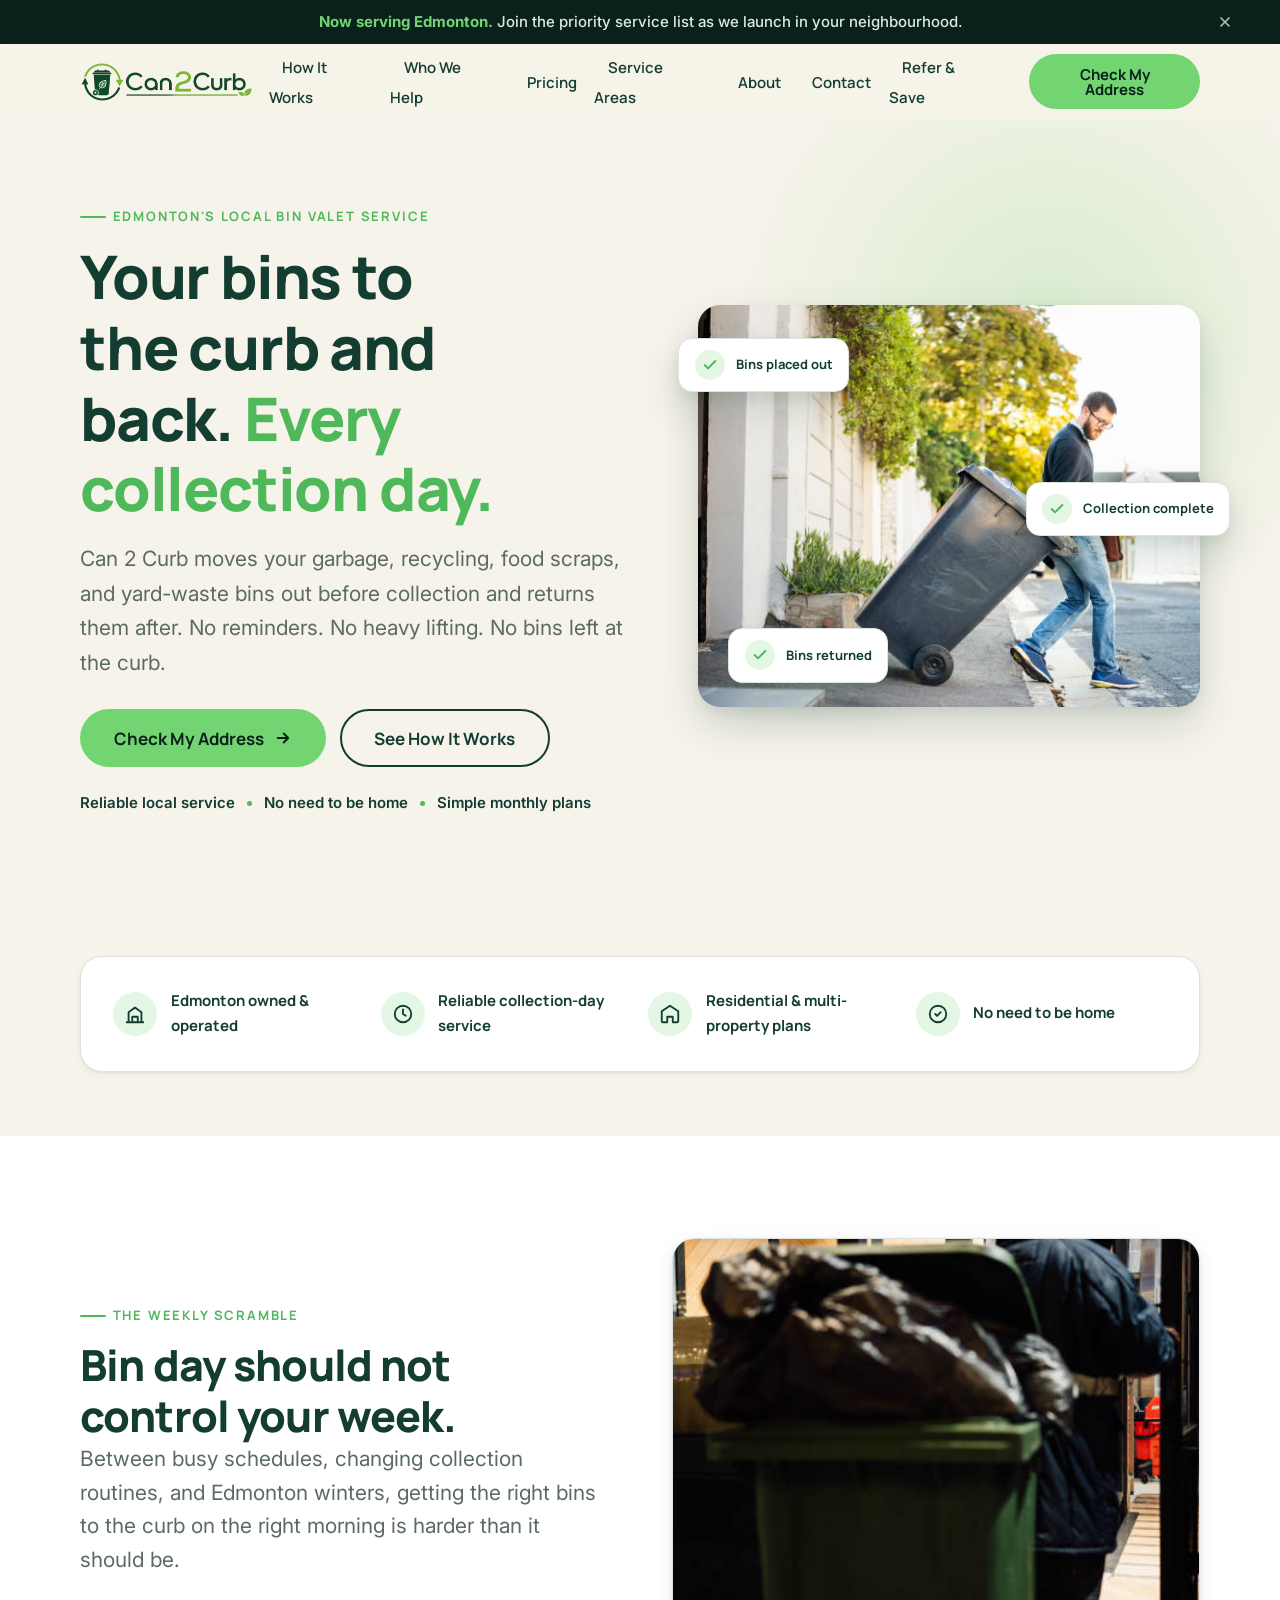
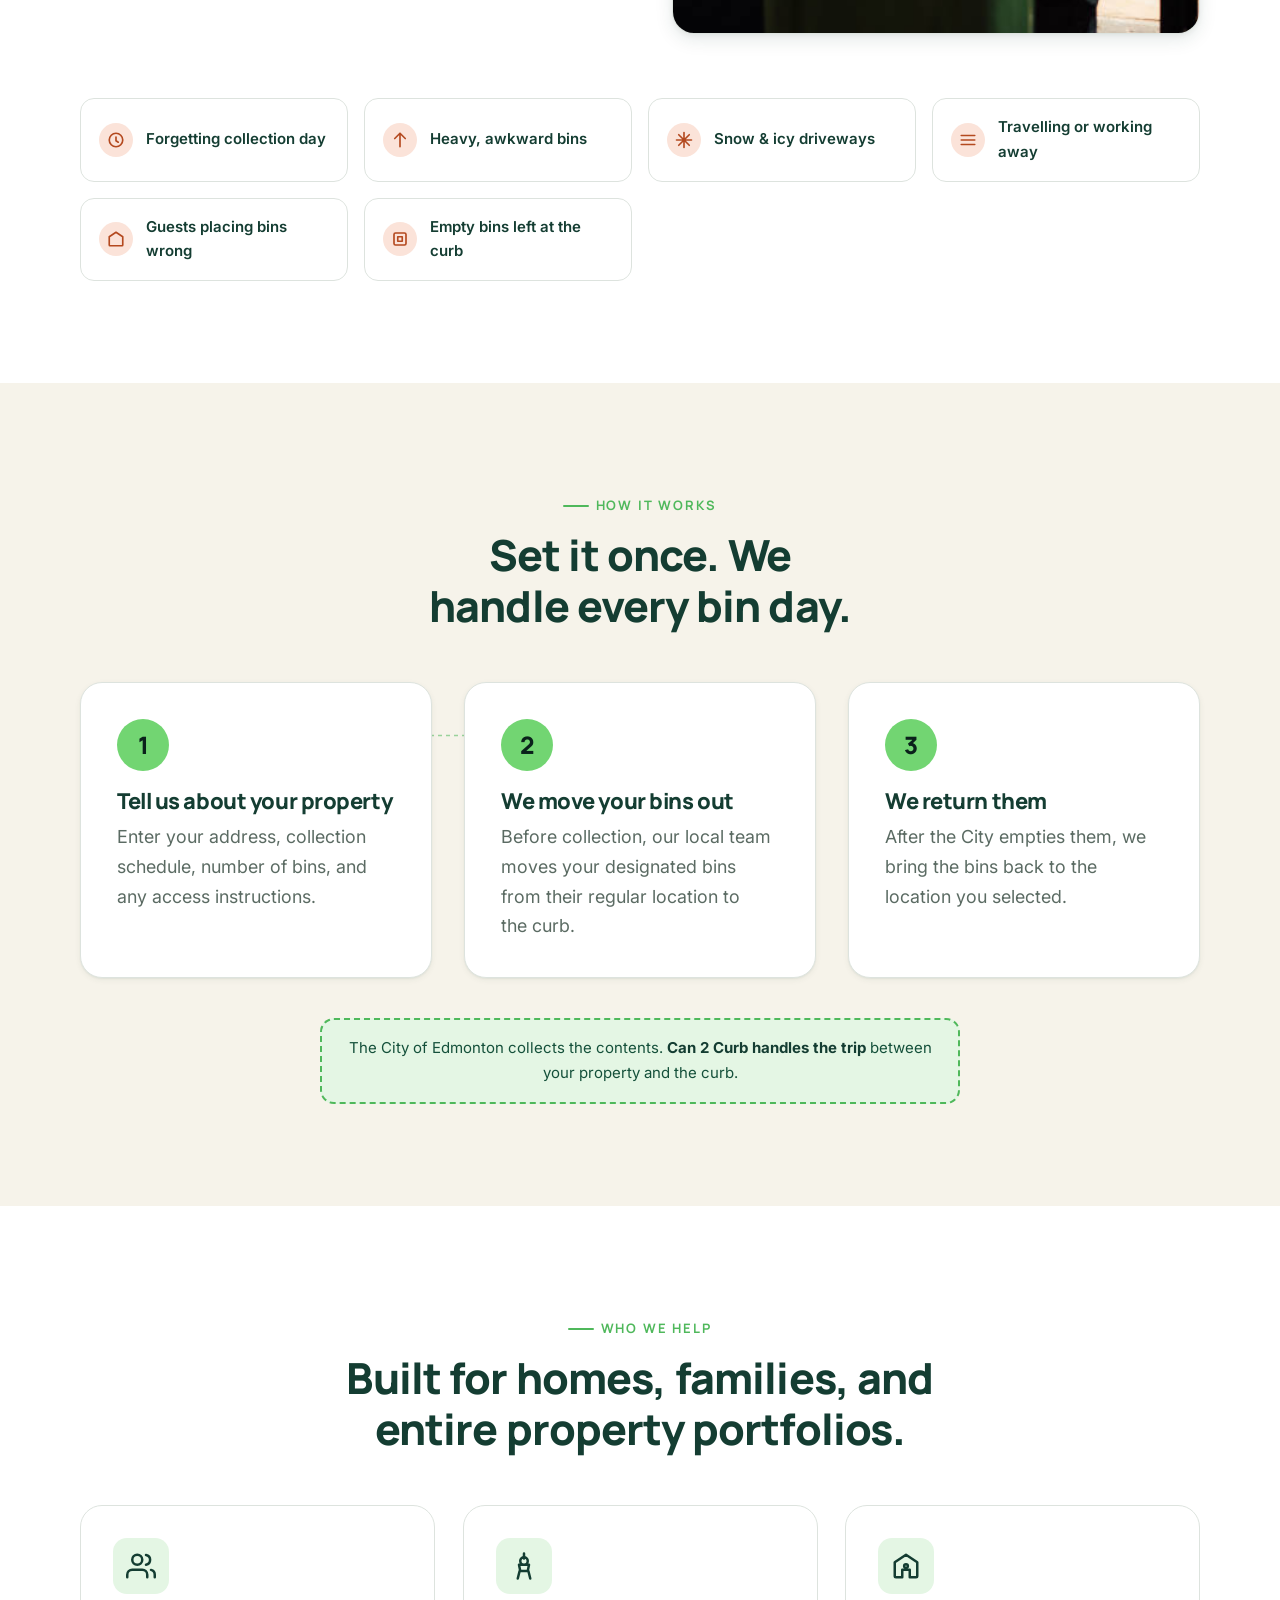
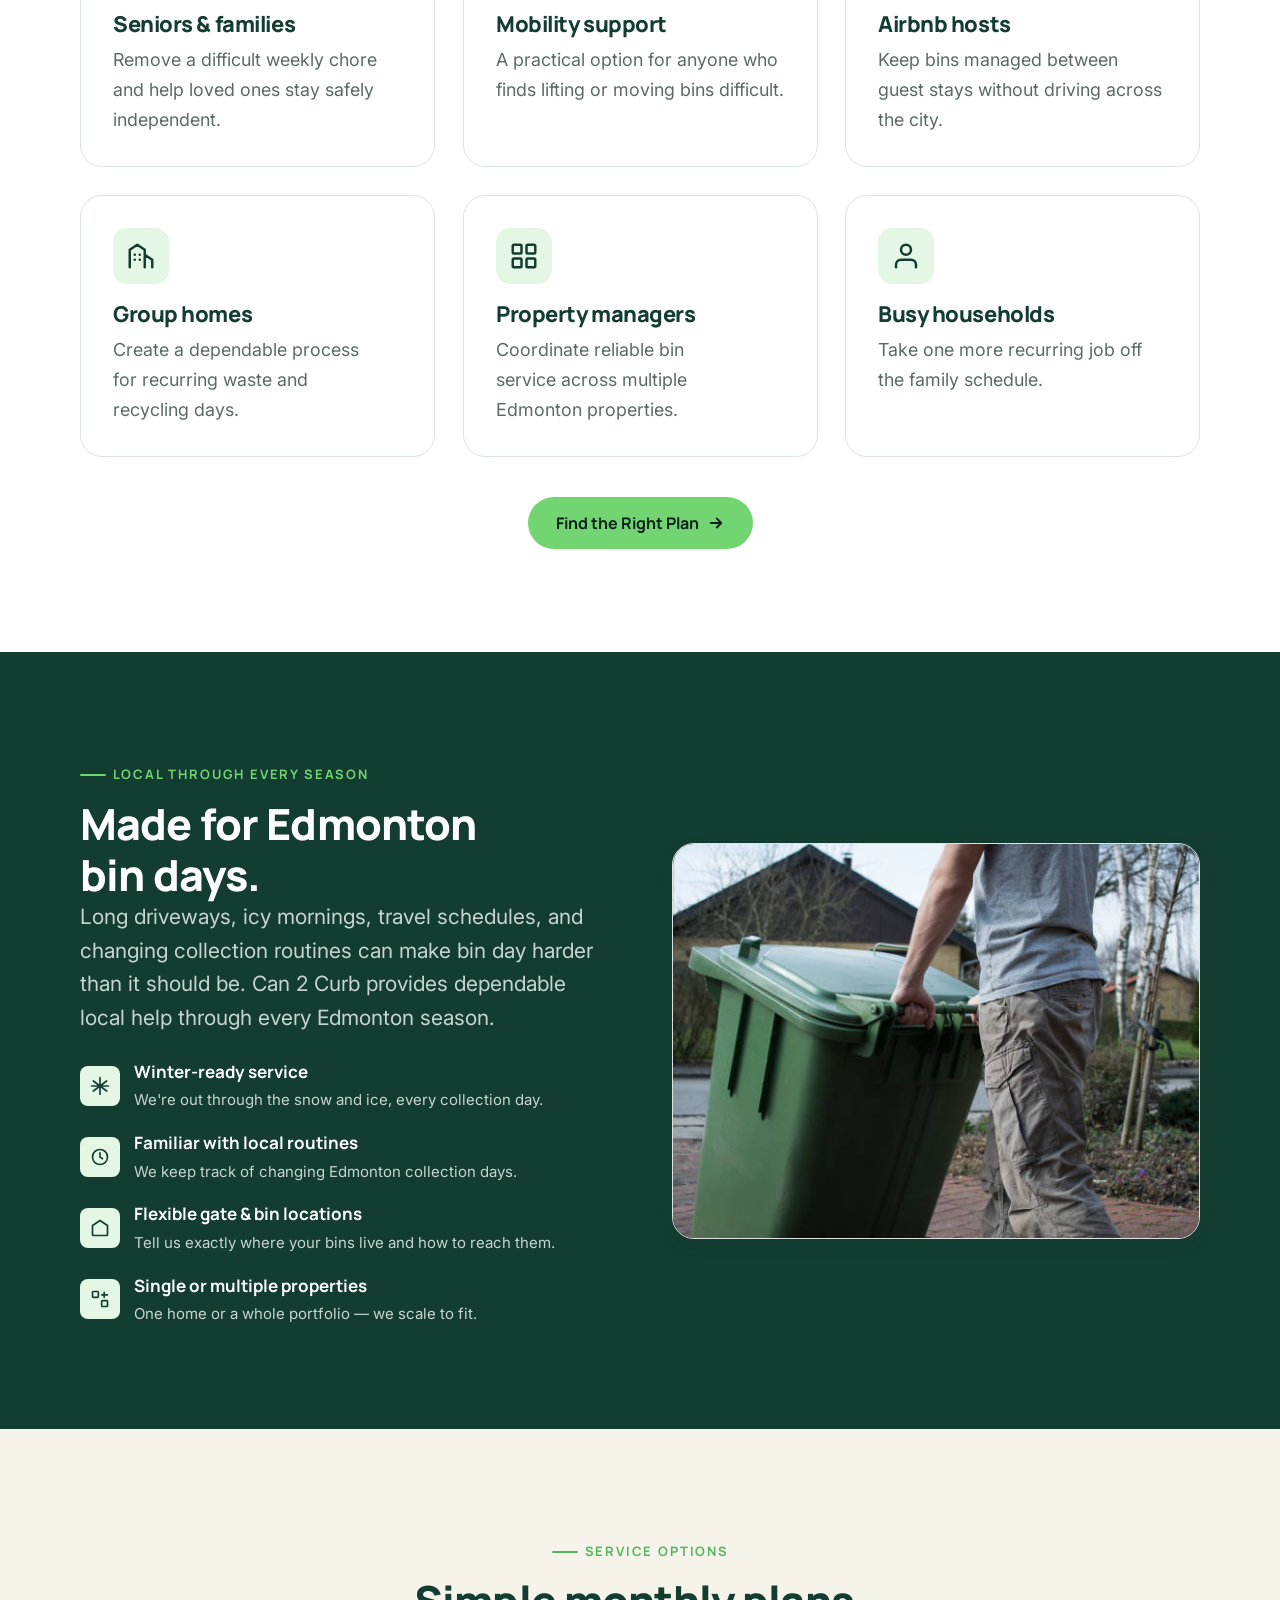
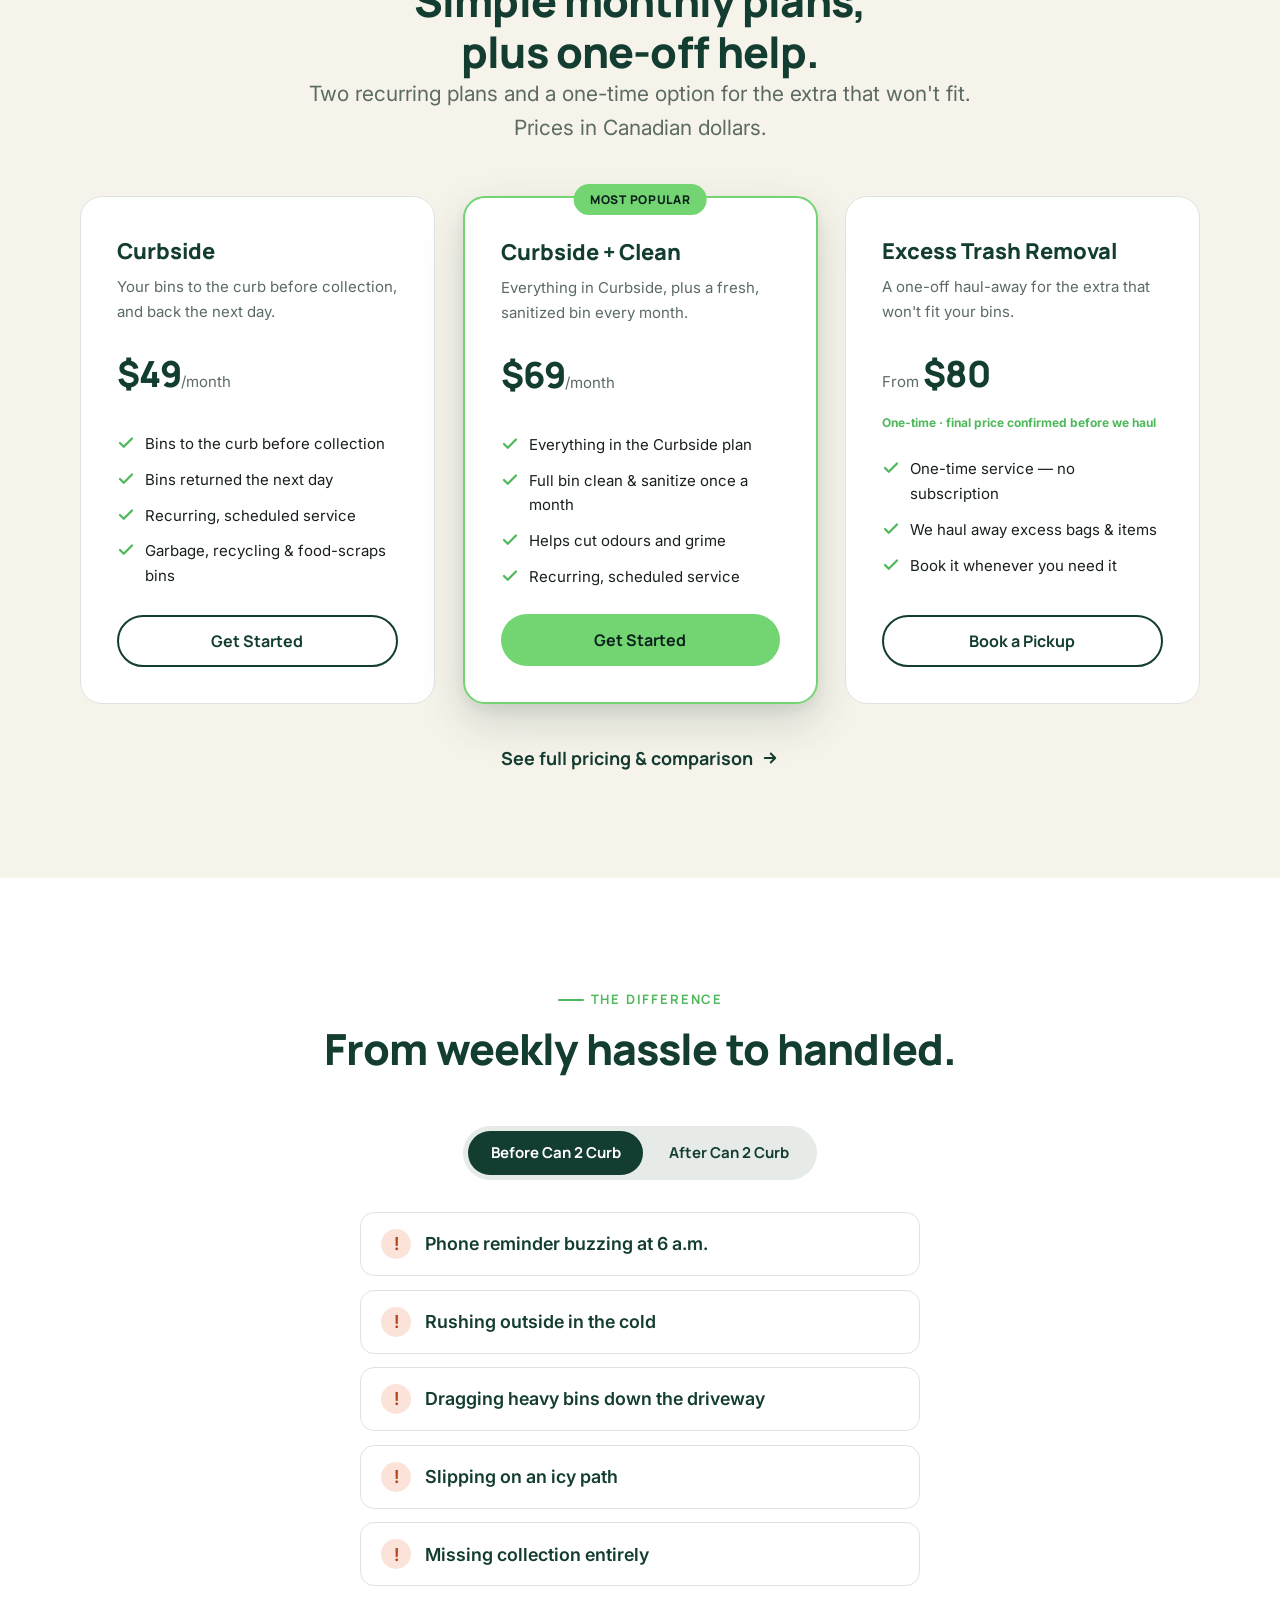
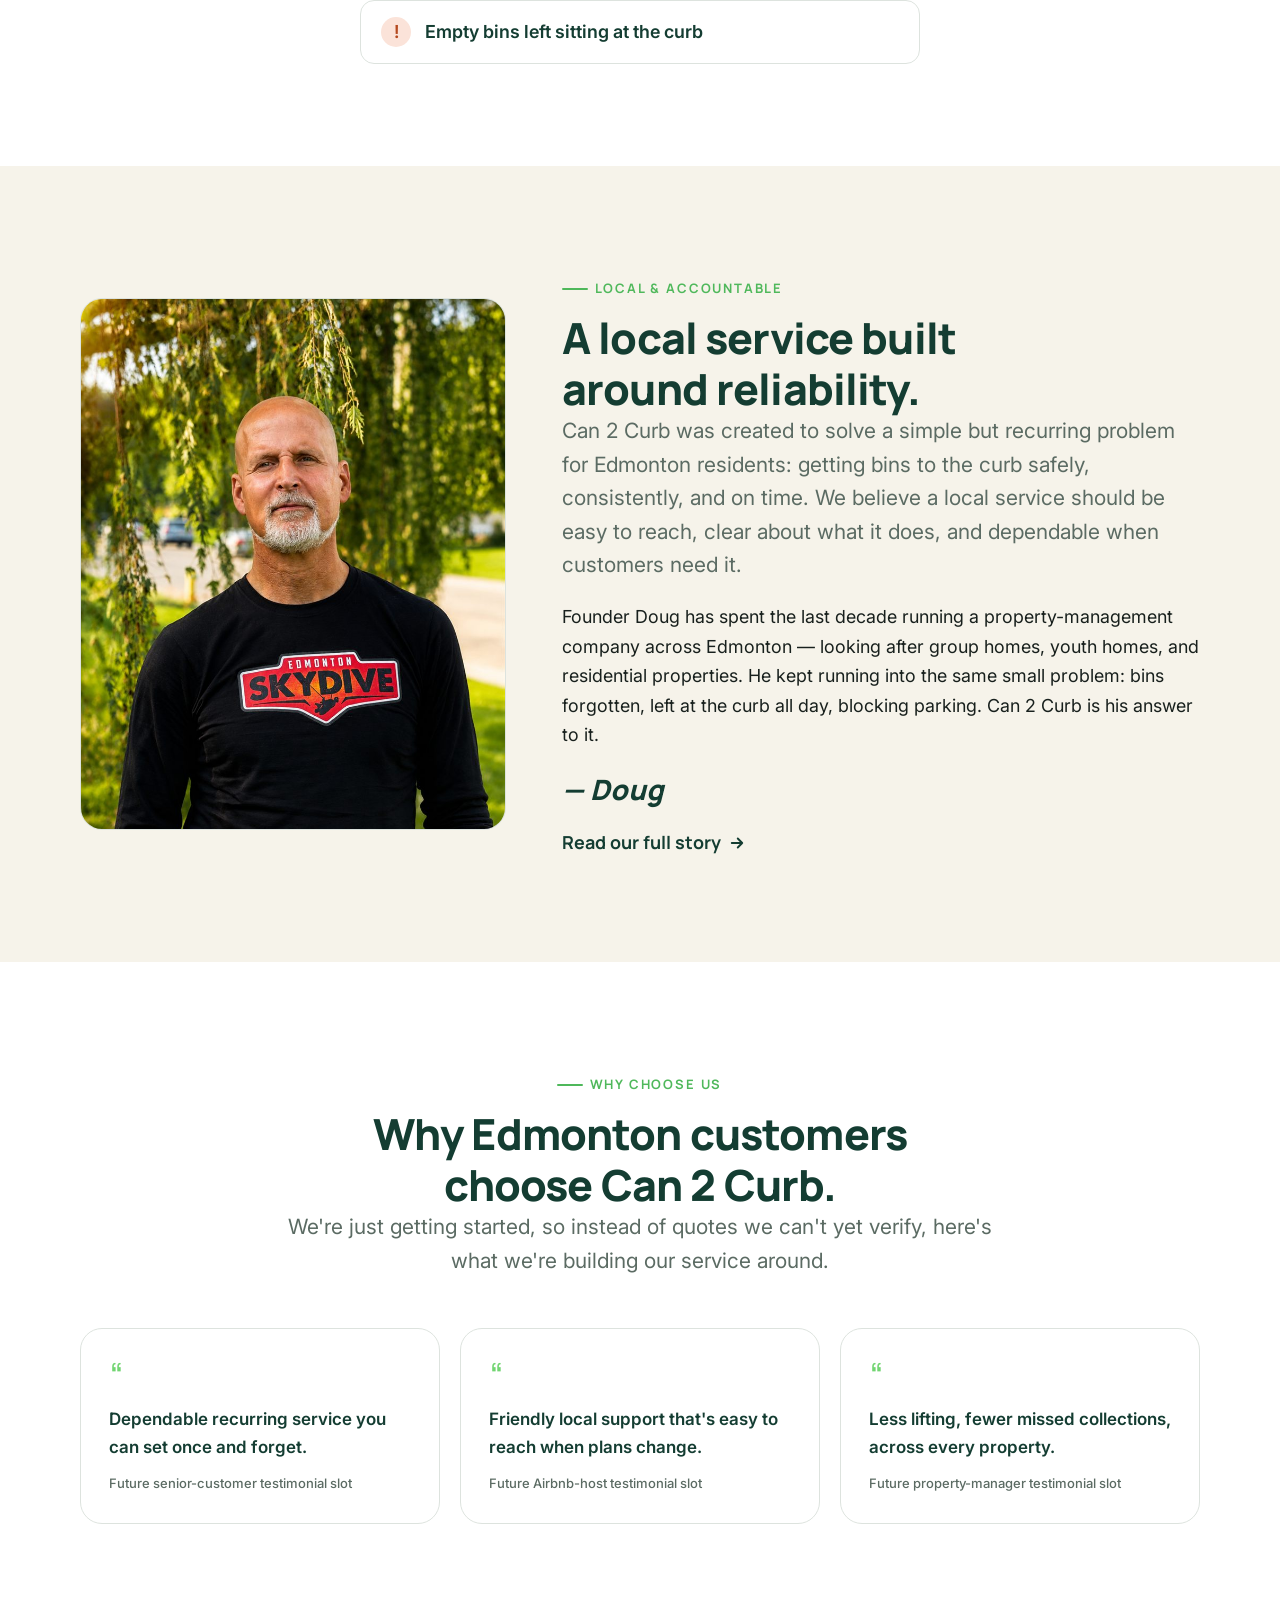
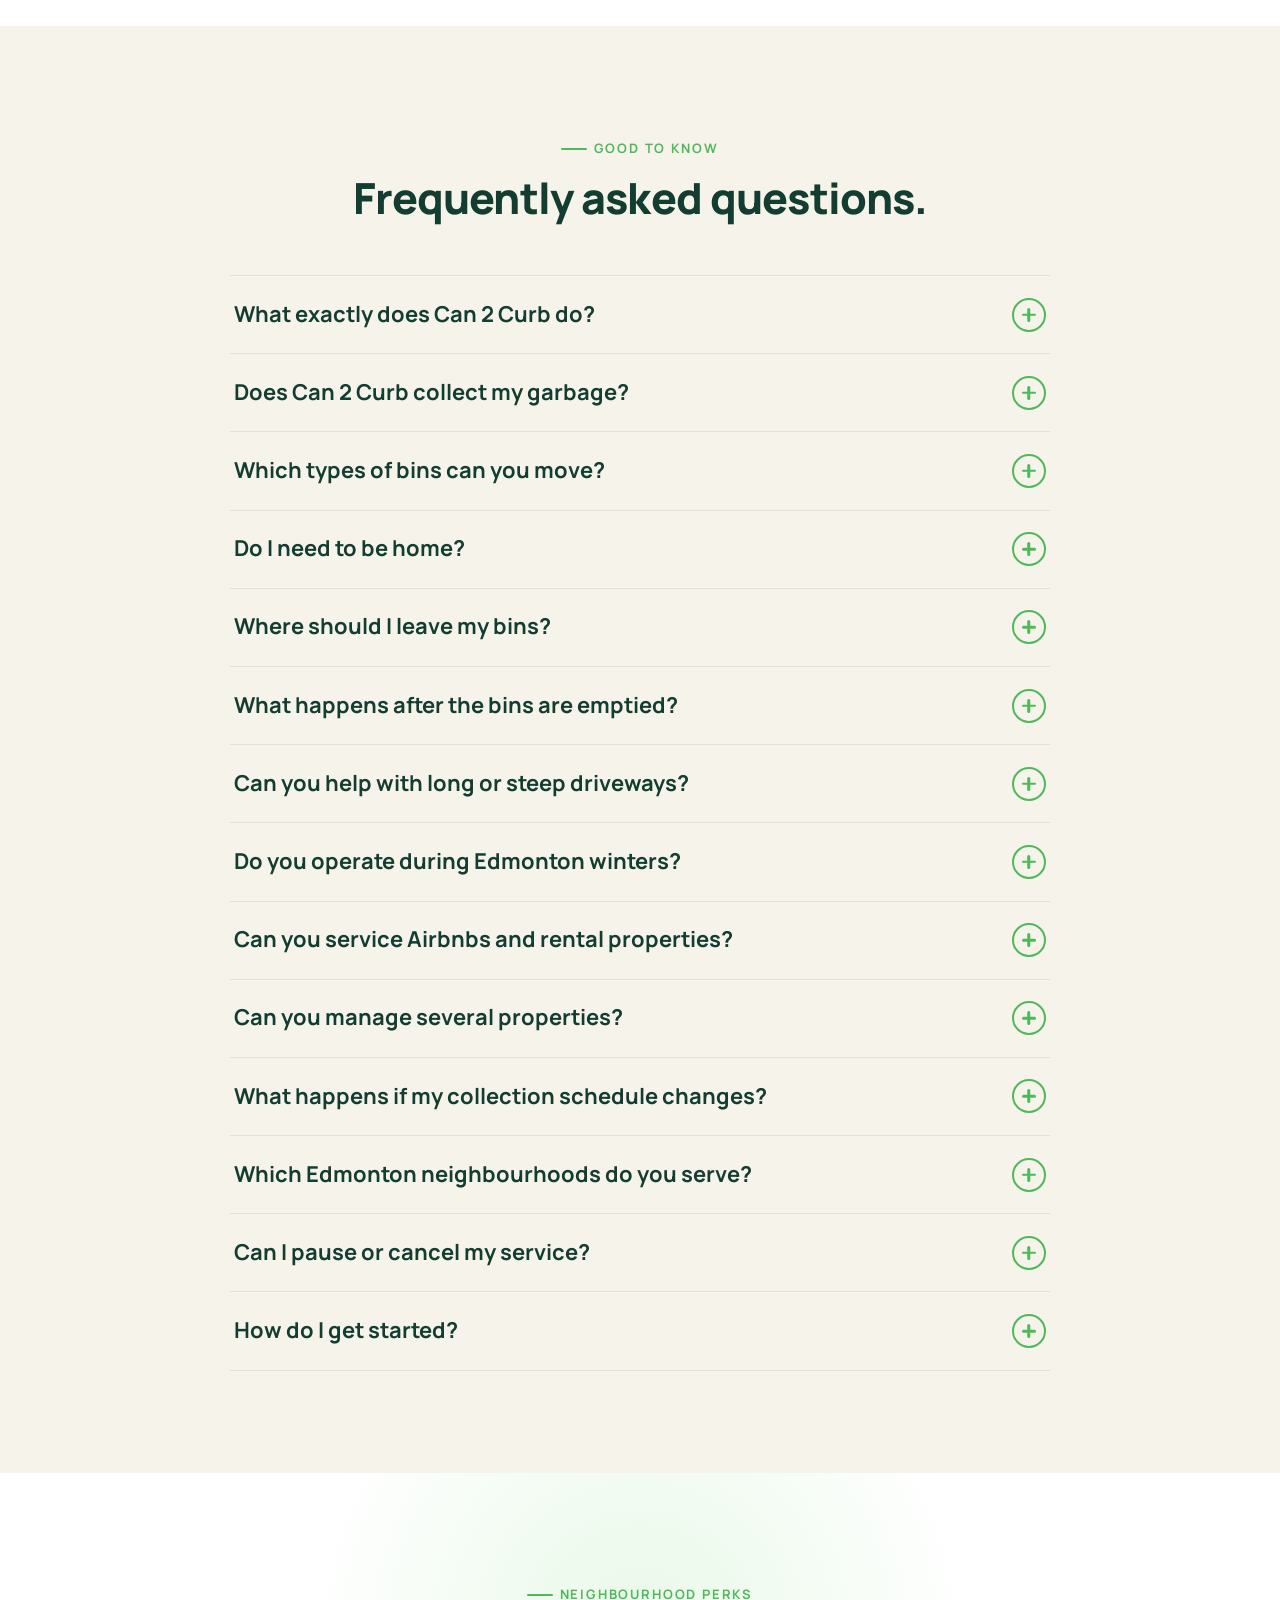
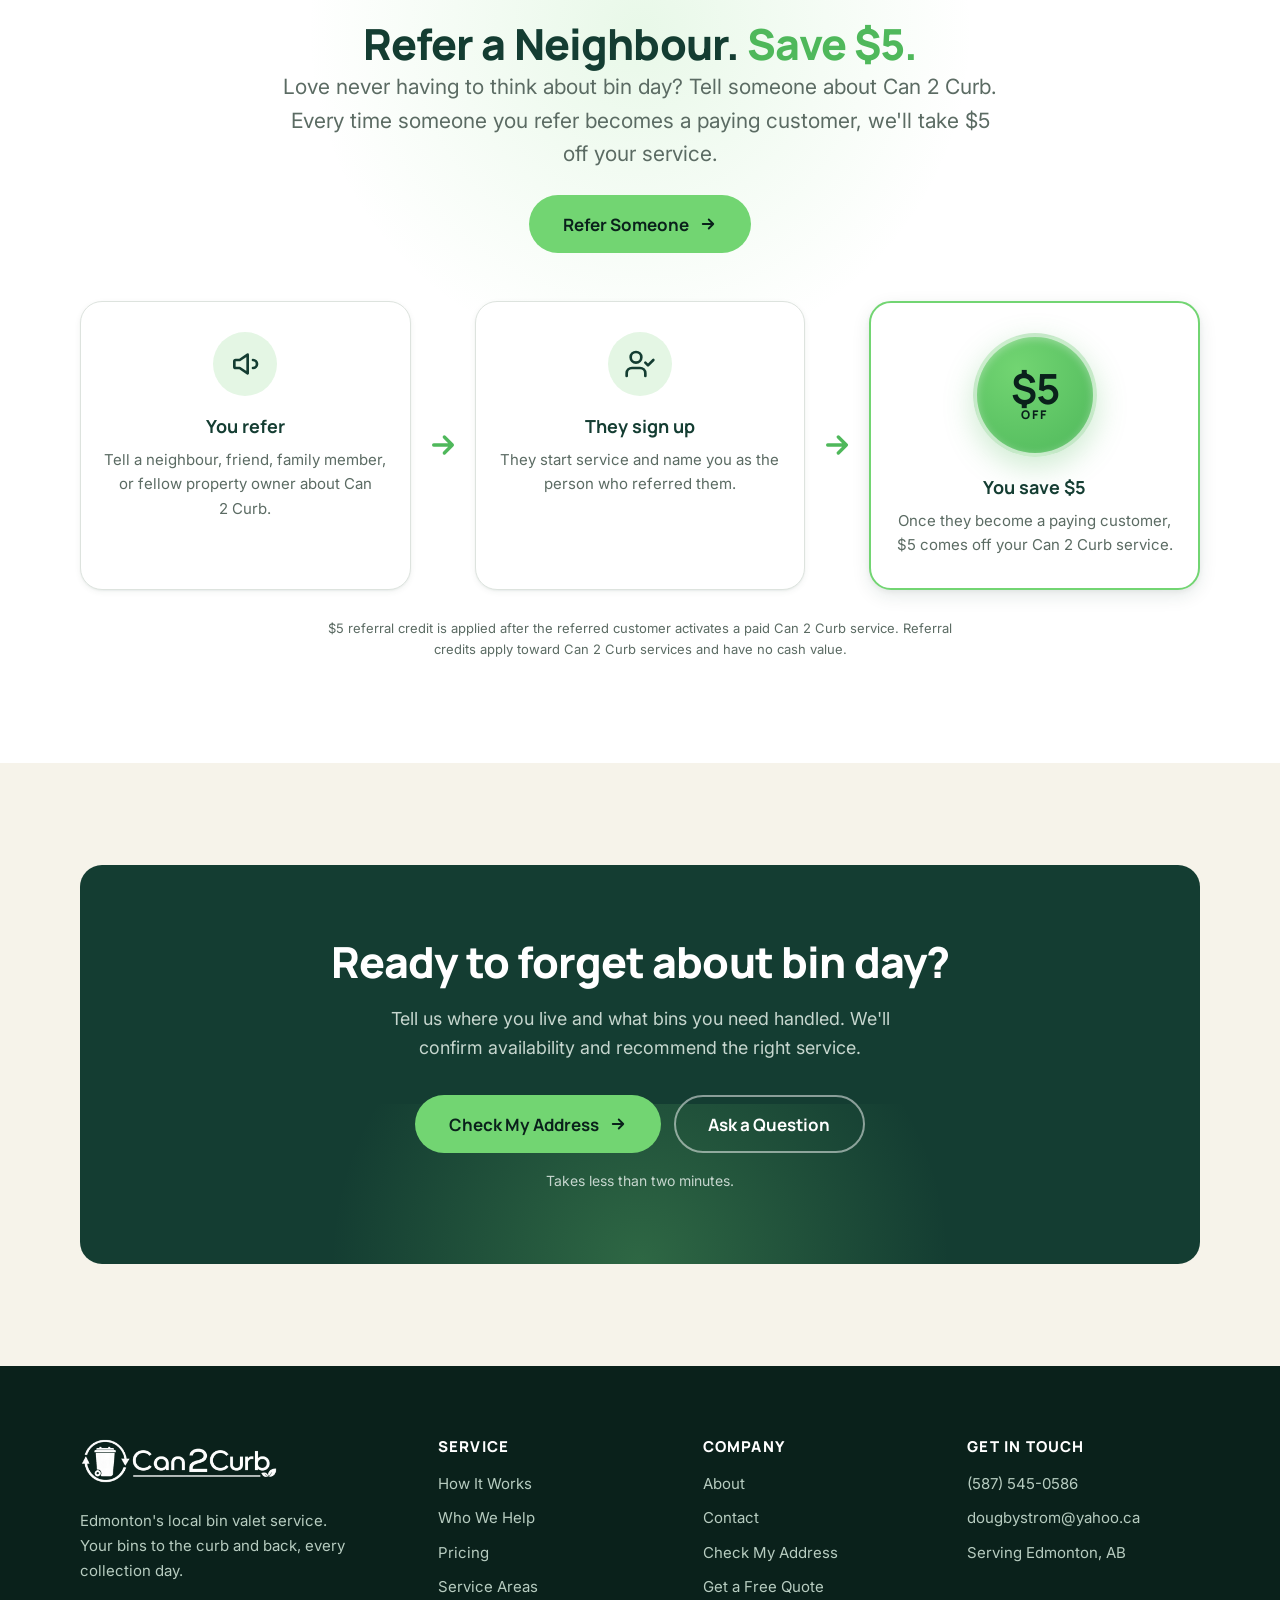
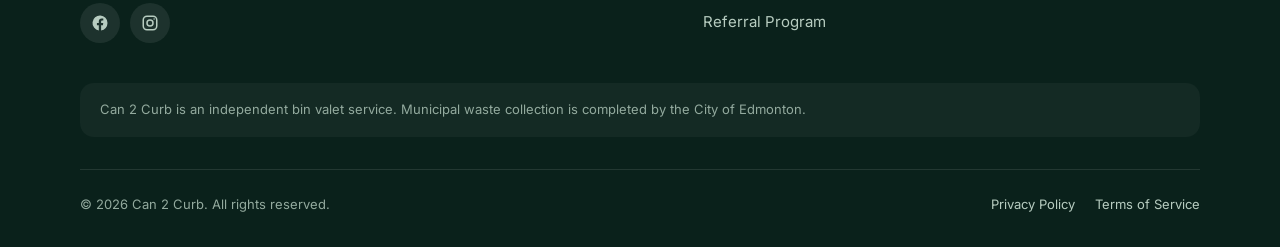
==== index.html @ de9b6132 "Add Refer a Neighbour, Save $5 referral program New homepage referral section before the final CTA: " ====
<!DOCTYPE html>
<html lang="en-CA">
<head>
  <meta charset="UTF-8" />
  <meta name="viewport" content="width=device-width, initial-scale=1" />

  <!-- ===== SEO: HOME ===== -->
  <title>Bin Valet Service Edmonton | Can 2 Curb</title>
  <meta name="description" content="Can 2 Curb moves your garbage, recycling, food scraps, and yard-waste bins to the curb before Edmonton collection and returns them afterward. Reliable local bin valet service." />
  <link rel="canonical" href="https://www.can2curb.ca/" /><!-- TODO(Doug): confirm domain -->
  <meta name="robots" content="index, follow" />
  <meta name="theme-color" content="#143D32" />

  <!-- Open Graph / social -->
  <meta property="og:type" content="website" />
  <meta property="og:site_name" content="Can 2 Curb" />
  <meta property="og:title" content="Bin Valet Service Edmonton | Can 2 Curb" />
  <meta property="og:description" content="Your bins to the curb and back, every collection day. Reliable Edmonton bin valet service." />
  <meta property="og:url" content="https://www.can2curb.ca/" />
  <meta property="og:image" content="https://www.can2curb.ca/assets/images/og-image.png" /><!-- og-image.png (1200x630) generated from the logo; swap for a custom share card anytime -->
  <meta name="twitter:card" content="summary_large_image" />

  <!-- Favicons (SVG provided; TODO(Doug): add .ico / png sizes for older devices) -->
  <link rel="icon" href="assets/icons/favicon.svg" type="image/svg+xml" />
  <link rel="apple-touch-icon" href="assets/icons/favicon.svg" />

  <!-- Fonts: preconnect + swap for performance -->
  <link rel="preconnect" href="https://fonts.googleapis.com" />
  <link rel="preconnect" href="https://fonts.gstatic.com" crossorigin />
  <link href="https://fonts.googleapis.com/css2?family=Manrope:wght@600;700;800&family=Inter:wght@400;500;600;700&display=swap" rel="stylesheet" />

  <link rel="stylesheet" href="assets/css/styles.css?v=3" />

  <!-- ===== Structured data: LocalBusiness ===== -->
  <script type="application/ld+json">
  {
    "@context": "https://schema.org",
    "@type": "LocalBusiness",
    "name": "Can 2 Curb",
    "description": "Bin valet service in Edmonton, Alberta. Can 2 Curb moves garbage, recycling, food scraps, and yard-waste bins to the curb before City of Edmonton collection and returns them afterward.",
    "url": "https://www.can2curb.ca/",
    "telephone": "+1-587-545-0586",
    "email": "dougbystrom@yahoo.ca",
    "areaServed": { "@type": "City", "name": "Edmonton", "addressRegion": "AB", "addressCountry": "CA" },
    "address": { "@type": "PostalAddress", "addressLocality": "Edmonton", "addressRegion": "AB", "addressCountry": "CA" },
    "priceRange": "$$",
    "slogan": "Your bins to the curb and back. Every collection day."
  }
  </script>
  <!-- NOTE(Doug): Do NOT add AggregateRating/review schema until real, verifiable reviews exist. -->

  <!-- ===== Structured data: FAQPage (mirrors the visible FAQ section below) ===== -->
  <script type="application/ld+json">
  {
    "@context": "https://schema.org",
    "@type": "FAQPage",
    "mainEntity": [
      { "@type": "Question", "name": "What exactly does Can 2 Curb do?", "acceptedAnswer": { "@type": "Answer", "text": "We move your bins from their usual storage spot to the curb before your City of Edmonton collection, then return them to their place after the bins are emptied." } },
      { "@type": "Question", "name": "Does Can 2 Curb collect my garbage?", "acceptedAnswer": { "@type": "Answer", "text": "No. The City of Edmonton still collects and empties your bins. Can 2 Curb is not a garbage collection company; we handle the trip between your property and the curb." } },
      { "@type": "Question", "name": "Which types of bins can you move?", "acceptedAnswer": { "@type": "Answer", "text": "Garbage, recycling, food scraps, and seasonal yard-waste bins. You choose which bins we handle on each collection day." } },
      { "@type": "Question", "name": "Do I need to be home?", "acceptedAnswer": { "@type": "Answer", "text": "No. You tell us where your bins are stored and how to access them, and we take care of the rest." } },
      { "@type": "Question", "name": "Where should I leave my bins?", "acceptedAnswer": { "@type": "Answer", "text": "Wherever they normally live — beside the garage, along a fence, in a side yard, or another spot you specify. We follow your access instructions each time." } },
      { "@type": "Question", "name": "What happens after the bins are emptied?", "acceptedAnswer": { "@type": "Answer", "text": "Once the City has completed collection, we return your bins to the exact location you chose, so you never come home to empty bins at the curb." } },
      { "@type": "Question", "name": "Can you help with long or steep driveways?", "acceptedAnswer": { "@type": "Answer", "text": "Yes — long, steep, or awkward driveways are exactly what Can 2 Curb is built for. Share the details when you sign up so we're prepared." } },
      { "@type": "Question", "name": "Do you operate during Edmonton winters?", "acceptedAnswer": { "@type": "Answer", "text": "Yes. Winter is exactly when this service earns its keep — we're out through Edmonton's snow and ice, every collection day, so you never have to head down an icy driveway with a heavy bin." } },
      { "@type": "Question", "name": "Can you service Airbnbs and rental properties?", "acceptedAnswer": { "@type": "Answer", "text": "Yes. We keep bins managed between guest stays so you don't have to drive across the city." } },
      { "@type": "Question", "name": "Can you manage several properties?", "acceptedAnswer": { "@type": "Answer", "text": "Yes. Property managers and operators can get a custom plan coordinating bin service across several Edmonton addresses from one account. Contact us for a quote." } },
      { "@type": "Question", "name": "Which Edmonton neighbourhoods do you serve?", "acceptedAnswer": { "@type": "Answer", "text": "We're expanding across Edmonton neighbourhoods. Enter your address on our Service Areas page and we'll confirm availability where you live." } },
      { "@type": "Question", "name": "How do I get started?", "acceptedAnswer": { "@type": "Answer", "text": "Start by checking your address or requesting a free quote. We'll confirm availability and recommend the right plan. It takes less than two minutes." } }
    ]
  }
  </script>
</head>
<body>
  <a class="skip-link" href="#main">Skip to main content</a>

  <!-- ============================================================= -->
  <!-- SECTION 1: ANNOUNCEMENT BAR                                    -->
  <!-- ============================================================= -->
  <div class="announce" data-announce>
    <div class="announce__inner">
      <p class="announce__text"><strong>Now serving Edmonton.</strong> Join the priority service list as we launch in your neighbourhood.</p>
      <button class="announce__close" data-announce-close aria-label="Dismiss announcement">
        <svg width="16" height="16" viewBox="0 0 24 24" fill="none" stroke="currentColor" stroke-width="2.5" stroke-linecap="round" aria-hidden="true"><path d="M18 6 6 18M6 6l12 12"/></svg>
      </button>
    </div>
  </div>

  <!-- ============================================================= -->
  <!-- SECTION 2: HEADER / NAV  (reused on every page)               -->
  <!-- ============================================================= -->
  <header class="site-header">
    <nav class="nav" data-nav aria-label="Primary">
      <div class="container nav__inner">
        <a class="brand" href="/" aria-label="Can 2 Curb home">
          <img class="brand__logo" src="/assets/images/logo.png" width="172" height="40" alt="" />
        </a>

        <ul class="nav__links">
          <li><a class="nav__link" href="/how-it-works/">How It Works</a></li>
          <li><a class="nav__link" href="/who-we-help/">Who We Help</a></li>
          <li><a class="nav__link" href="/pricing/">Pricing</a></li>
          <li><a class="nav__link" href="/service-areas/">Service Areas</a></li>
          <li><a class="nav__link" href="/about/">About</a></li>
          <li><a class="nav__link" href="/contact/">Contact</a></li>
          <li><a class="nav__link" href="/#referral">Refer &amp; Save</a></li>
        </ul>

        <a class="btn btn--primary btn--sm nav__cta" href="/service-areas/#check">Check My Address</a>

        <button class="nav__toggle" data-menu-toggle aria-expanded="false" aria-controls="mobile-menu" aria-label="Open menu">
          <span class="burger" aria-hidden="true"><span></span><span></span><span></span></span>
        </button>
      </div>
    </nav>
    <div class="nav__backdrop" data-menu-backdrop></div>
    <div class="nav__mobile" id="mobile-menu" data-menu aria-label="Mobile">
      <a class="nav__link" href="/how-it-works/">How It Works</a>
      <a class="nav__link" href="/who-we-help/">Who We Help</a>
      <a class="nav__link" href="/pricing/">Pricing</a>
      <a class="nav__link" href="/service-areas/">Service Areas</a>
      <a class="nav__link" href="/about/">About</a>
      <a class="nav__link" href="/contact/">Contact</a>
      <a class="nav__link" href="/#referral">Refer &amp; Save</a>
      <a class="btn btn--primary btn--block" href="/service-areas/#check">Check My Address</a>
    </div>
  </header>

  <main id="main">

    <!-- ============================================================= -->
    <!-- SECTION 3: HERO                                                -->
    <!-- ============================================================= -->
    <section class="hero section--cream">
      <div class="container hero__inner">
        <div class="hero__copy">
          <p class="eyebrow" data-reveal>Edmonton's local bin valet service</p>
          <h1 data-reveal data-reveal-delay="1">Your bins to the curb and back. <span class="accent">Every collection day.</span></h1>
          <p class="hero__sub" data-reveal data-reveal-delay="2">Can 2 Curb moves your garbage, recycling, food scraps, and yard-waste bins out before collection and returns them after. No reminders. No heavy lifting. No bins left at the curb.</p>
          <div class="btn-row" data-reveal data-reveal-delay="3">
            <a class="btn btn--primary btn--lg" href="/service-areas/#check">
              Check My Address
              <svg class="btn__icon" width="18" height="18" viewBox="0 0 24 24" fill="none" stroke="currentColor" stroke-width="2.5" stroke-linecap="round" stroke-linejoin="round" aria-hidden="true"><path d="M5 12h14M13 6l6 6-6 6"/></svg>
            </a>
            <a class="btn btn--secondary btn--lg" href="/how-it-works/">See How It Works</a>
          </div>
          <p class="hero__trust" data-reveal data-reveal-delay="4">
            <span>Reliable local service</span><span class="dot" aria-hidden="true"></span>
            <span>No need to be home</span><span class="dot" aria-hidden="true"></span>
            <span>Simple monthly plans</span>
          </p>
        </div>

        <!-- HERO ART: original inline SVG scene (house → curb → bin) -->
        <div class="hero__art" data-hero-art>
          <div class="float-card float-card--1" data-parallax="10">
            <span class="fc-ic" aria-hidden="true"><svg width="16" height="16" viewBox="0 0 24 24" fill="none" stroke="currentColor" stroke-width="3" stroke-linecap="round" stroke-linejoin="round"><path d="M20 6 9 17l-5-5"/></svg></span>
            Bins placed out
          </div>
          <div class="float-card float-card--2" data-parallax="16">
            <span class="fc-ic" aria-hidden="true"><svg width="16" height="16" viewBox="0 0 24 24" fill="none" stroke="currentColor" stroke-width="3" stroke-linecap="round" stroke-linejoin="round"><path d="M20 6 9 17l-5-5"/></svg></span>
            Collection complete
          </div>
          <div class="float-card float-card--3" data-parallax="8">
            <span class="fc-ic" aria-hidden="true"><svg width="16" height="16" viewBox="0 0 24 24" fill="none" stroke="currentColor" stroke-width="3" stroke-linecap="round" stroke-linejoin="round"><path d="M20 6 9 17l-5-5"/></svg></span>
            Bins returned
          </div>

          <!-- Hero photo: person moving a bin from the house to the curb.
               TODO(Doug): confirm you hold a commercial licence for this stock image (assets/images/bin1.jpg),
               or swap for an original photo of Can 2 Curb in Edmonton. -->
          <img class="hero__photo" src="assets/images/bin1.jpg" width="800" height="640"
               fetchpriority="high" decoding="async"
               alt="A person wheeling a household bin down a driveway toward the curb on a tree-lined street." />
        </div>
      </div>
    </section>

    <!-- ============================================================= -->
    <!-- SECTION 4: TRUST STRIP                                         -->
    <!-- ============================================================= -->
    <section class="section--tight section--cream">
      <div class="container">
        <div class="trust-strip" data-reveal>
          <div class="trust-strip__item">
            <span class="trust-strip__icon" aria-hidden="true"><svg width="22" height="22" viewBox="0 0 24 24" fill="none" stroke="currentColor" stroke-width="2" stroke-linecap="round" stroke-linejoin="round"><path d="M3 21h18M5 21V10l7-5 7 5v11M9 21v-6h6v6"/></svg></span>
            <span>Edmonton owned &amp; operated</span>
          </div>
          <div class="trust-strip__item">
            <span class="trust-strip__icon" aria-hidden="true"><svg width="22" height="22" viewBox="0 0 24 24" fill="none" stroke="currentColor" stroke-width="2" stroke-linecap="round" stroke-linejoin="round"><circle cx="12" cy="12" r="9"/><path d="M12 7v5l3 2"/></svg></span>
            <span>Reliable collection-day service</span>
          </div>
          <div class="trust-strip__item">
            <span class="trust-strip__icon" aria-hidden="true"><svg width="22" height="22" viewBox="0 0 24 24" fill="none" stroke="currentColor" stroke-width="2" stroke-linecap="round" stroke-linejoin="round"><path d="M3 9l9-6 9 6v11a1 1 0 0 1-1 1h-5v-6H9v6H4a1 1 0 0 1-1-1z"/></svg></span>
            <span>Residential &amp; multi-property plans</span>
          </div>
          <div class="trust-strip__item">
            <span class="trust-strip__icon" aria-hidden="true"><svg width="22" height="22" viewBox="0 0 24 24" fill="none" stroke="currentColor" stroke-width="2" stroke-linecap="round" stroke-linejoin="round"><path d="M9 12l2 2 4-4"/><circle cx="12" cy="12" r="9"/></svg></span>
            <span>No need to be home</span>
          </div>
        </div>
      </div>
    </section>

    <!-- ============================================================= -->
    <!-- SECTION 5: THE PROBLEM                                         -->
    <!-- ============================================================= -->
    <section class="section section--white">
      <div class="container">
        <div class="split">
          <div class="split__copy">
            <p class="eyebrow" data-reveal>The weekly scramble</p>
            <h2 class="h2" data-reveal data-reveal-delay="1">Bin day should not control your week.</h2>
            <p class="lead" data-reveal data-reveal-delay="2">Between busy schedules, changing collection routines, and Edmonton winters, getting the right bins to the curb on the right morning is harder than it should be.</p>
          </div>
          <div class="split__media" data-reveal data-reveal-delay="2">
            <figure class="media">
              <!-- TODO(Doug): confirm licence for assets/images/overfill.jpg, or replace with an original photo. -->
              <img class="media-photo" src="assets/images/overfill.jpg" width="800" height="600"
                   loading="lazy" decoding="async"
                   alt="An overfilled household bin with a full bag balanced on top at dusk." />
            </figure>
          </div>
        </div>
        <div class="problem-grid mt-xl" data-reveal>
          <div class="problem-chip"><span class="pc-ic" aria-hidden="true"><svg width="18" height="18" viewBox="0 0 24 24" fill="none" stroke="currentColor" stroke-width="2.2" stroke-linecap="round"><circle cx="12" cy="12" r="9"/><path d="M12 8v5l3 2"/></svg></span>Forgetting collection day</div>
          <div class="problem-chip"><span class="pc-ic" aria-hidden="true"><svg width="18" height="18" viewBox="0 0 24 24" fill="none" stroke="currentColor" stroke-width="2.2" stroke-linecap="round" stroke-linejoin="round"><path d="M12 3v18M5 10l7-7 7 7"/></svg></span>Heavy, awkward bins</div>
          <div class="problem-chip"><span class="pc-ic" aria-hidden="true"><svg width="18" height="18" viewBox="0 0 24 24" fill="none" stroke="currentColor" stroke-width="2.2" stroke-linecap="round" stroke-linejoin="round"><path d="M12 2v20M2 12h20M5 5l14 14M19 5 5 19"/></svg></span>Snow &amp; icy driveways</div>
          <div class="problem-chip"><span class="pc-ic" aria-hidden="true"><svg width="18" height="18" viewBox="0 0 24 24" fill="none" stroke="currentColor" stroke-width="2.2" stroke-linecap="round" stroke-linejoin="round"><path d="M3 12h18M3 6h18M3 18h18"/></svg></span>Travelling or working away</div>
          <div class="problem-chip"><span class="pc-ic" aria-hidden="true"><svg width="18" height="18" viewBox="0 0 24 24" fill="none" stroke="currentColor" stroke-width="2.2" stroke-linecap="round" stroke-linejoin="round"><path d="M3 9l9-6 9 6v11a1 1 0 0 1-1 1H4a1 1 0 0 1-1-1z"/></svg></span>Guests placing bins wrong</div>
          <div class="problem-chip"><span class="pc-ic" aria-hidden="true"><svg width="18" height="18" viewBox="0 0 24 24" fill="none" stroke="currentColor" stroke-width="2.2" stroke-linecap="round" stroke-linejoin="round"><rect x="4" y="4" width="16" height="16" rx="2"/><path d="M9 9h6v6H9z"/></svg></span>Empty bins left at the curb</div>
        </div>
      </div>
    </section>

    <!-- ============================================================= -->
    <!-- SECTION 6: HOW IT WORKS                                        -->
    <!-- ============================================================= -->
    <section class="section section--cream" id="how">
      <div class="container">
        <div class="section-head center">
          <p class="eyebrow center" data-reveal>How it works</p>
          <h2 class="h2" data-reveal data-reveal-delay="1">Set it once. We handle every bin day.</h2>
        </div>
        <div class="steps">
          <!-- animated route line (desktop) -->
          <svg class="steps__route" viewBox="0 0 800 6" preserveAspectRatio="none" aria-hidden="true">
            <path d="M0 3 H800"/>
          </svg>
          <div class="steps__grid">
            <div class="step" data-reveal>
              <span class="step__num">1</span>
              <h3>Tell us about your property</h3>
              <p>Enter your address, collection schedule, number of bins, and any access instructions.</p>
            </div>
            <div class="step" data-reveal data-reveal-delay="1">
              <span class="step__num">2</span>
              <h3>We move your bins out</h3>
              <p>Before collection, our local team moves your designated bins from their regular location to the curb.</p>
            </div>
            <div class="step" data-reveal data-reveal-delay="2">
              <span class="step__num">3</span>
              <h3>We return them</h3>
              <p>After the City empties them, we bring the bins back to the location you selected.</p>
            </div>
          </div>
        </div>
        <div class="placeholder-note text-center mt-lg" data-reveal style="max-width:640px;margin-inline:auto;">
          The City of Edmonton collects the contents. <strong>Can 2 Curb handles the trip</strong> between your property and the curb.
        </div>
      </div>
    </section>

    <!-- ============================================================= -->
    <!-- SECTION 7: WHO WE HELP                                         -->
    <!-- ============================================================= -->
    <section class="section section--white">
      <div class="container">
        <div class="section-head center">
          <p class="eyebrow center" data-reveal>Who we help</p>
          <h2 class="h2" data-reveal data-reveal-delay="1">Built for homes, families, and entire property portfolios.</h2>
        </div>
        <div class="grid grid--3">
          <!-- Card 1 -->
          <article class="card card--hover" data-reveal>
            <div class="card__icon" aria-hidden="true"><svg viewBox="0 0 24 24" fill="none" stroke="currentColor" stroke-width="2" stroke-linecap="round" stroke-linejoin="round"><path d="M17 21v-2a4 4 0 0 0-4-4H5a4 4 0 0 0-4 4v2"/><circle cx="9" cy="7" r="4"/><path d="M23 21v-2a4 4 0 0 0-3-3.87M16 3.13A4 4 0 0 1 16 11"/></svg></div>
            <h3>Seniors &amp; families</h3>
            <p>Remove a difficult weekly chore and help loved ones stay safely independent.</p>
          </article>
          <!-- Card 2 -->
          <article class="card card--hover" data-reveal data-reveal-delay="1">
            <div class="card__icon" aria-hidden="true"><svg viewBox="0 0 24 24" fill="none" stroke="currentColor" stroke-width="2" stroke-linecap="round" stroke-linejoin="round"><path d="M12 2v4M12 11a3 3 0 1 0 0-6 3 3 0 0 0 0 6zM7 22l1.5-6M17 22l-1.5-6M9 16h6l1-5H8z"/></svg></div>
            <h3>Mobility support</h3>
            <p>A practical option for anyone who finds lifting or moving bins difficult.</p>
          </article>
          <!-- Card 3 -->
          <article class="card card--hover" data-reveal data-reveal-delay="2">
            <div class="card__icon" aria-hidden="true"><svg viewBox="0 0 24 24" fill="none" stroke="currentColor" stroke-width="2" stroke-linecap="round" stroke-linejoin="round"><path d="M3 9l9-6 9 6v11a1 1 0 0 1-1 1h-5v-6H9v6H4a1 1 0 0 1-1-1z"/><circle cx="12" cy="12" r="1.5"/></svg></div>
            <h3>Airbnb hosts</h3>
            <p>Keep bins managed between guest stays without driving across the city.</p>
          </article>
          <!-- Card 4 -->
          <article class="card card--hover" data-reveal>
            <div class="card__icon" aria-hidden="true"><svg viewBox="0 0 24 24" fill="none" stroke="currentColor" stroke-width="2" stroke-linecap="round" stroke-linejoin="round"><path d="M3 21V7l6-4 6 4v14M15 21V11l6 4v6M7 11h.01M7 15h.01M11 11h.01M11 15h.01"/></svg></div>
            <h3>Group homes</h3>
            <p>Create a dependable process for recurring waste and recycling days.</p>
          </article>
          <!-- Card 5 -->
          <article class="card card--hover" data-reveal data-reveal-delay="1">
            <div class="card__icon" aria-hidden="true"><svg viewBox="0 0 24 24" fill="none" stroke="currentColor" stroke-width="2" stroke-linecap="round" stroke-linejoin="round"><rect x="3" y="3" width="7" height="7" rx="1"/><rect x="14" y="3" width="7" height="7" rx="1"/><rect x="3" y="14" width="7" height="7" rx="1"/><rect x="14" y="14" width="7" height="7" rx="1"/></svg></div>
            <h3>Property managers</h3>
            <p>Coordinate reliable bin service across multiple Edmonton properties.</p>
          </article>
          <!-- Card 6 -->
          <article class="card card--hover" data-reveal data-reveal-delay="2">
            <div class="card__icon" aria-hidden="true"><svg viewBox="0 0 24 24" fill="none" stroke="currentColor" stroke-width="2" stroke-linecap="round" stroke-linejoin="round"><path d="M20 21v-2a4 4 0 0 0-4-4H8a4 4 0 0 0-4 4v2"/><circle cx="12" cy="7" r="4"/></svg></div>
            <h3>Busy households</h3>
            <p>Take one more recurring job off the family schedule.</p>
          </article>
        </div>
        <div class="text-center mt-lg" data-reveal>
          <a class="btn btn--primary" href="/pricing/">Find the Right Plan
            <svg class="btn__icon" width="18" height="18" viewBox="0 0 24 24" fill="none" stroke="currentColor" stroke-width="2.5" stroke-linecap="round" stroke-linejoin="round" aria-hidden="true"><path d="M5 12h14M13 6l6 6-6 6"/></svg>
          </a>
        </div>
      </div>
    </section>

    <!-- ============================================================= -->
    <!-- SECTION 8: EDMONTON-SPECIFIC VALUE                             -->
    <!-- ============================================================= -->
    <section class="section section--evergreen">
      <div class="container">
        <div class="split">
          <div class="split__copy">
            <p class="eyebrow" data-reveal>Local through every season</p>
            <h2 class="h2" data-reveal data-reveal-delay="1">Made for Edmonton bin days.</h2>
            <p class="lead" data-reveal data-reveal-delay="2">Long driveways, icy mornings, travel schedules, and changing collection routines can make bin day harder than it should be. Can 2 Curb provides dependable local help through every Edmonton season.</p>
            <ul class="feature-list" data-reveal data-reveal-delay="3">
              <li><span class="fl-ic" aria-hidden="true"><svg width="20" height="20" viewBox="0 0 24 24" fill="none" stroke="currentColor" stroke-width="2" stroke-linecap="round" stroke-linejoin="round"><path d="M12 2v20M4 6l16 12M20 6 4 18M2 12h20"/></svg></span><div><strong>Winter-ready service</strong><p>We're out through the snow and ice, every collection day.</p></div></li>
              <li><span class="fl-ic" aria-hidden="true"><svg width="20" height="20" viewBox="0 0 24 24" fill="none" stroke="currentColor" stroke-width="2" stroke-linecap="round" stroke-linejoin="round"><circle cx="12" cy="12" r="9"/><path d="M12 7v5l3 2"/></svg></span><div><strong>Familiar with local routines</strong><p>We keep track of changing Edmonton collection days.</p></div></li>
              <li><span class="fl-ic" aria-hidden="true"><svg width="20" height="20" viewBox="0 0 24 24" fill="none" stroke="currentColor" stroke-width="2" stroke-linecap="round" stroke-linejoin="round"><path d="M3 9l9-6 9 6v11a1 1 0 0 1-1 1H4a1 1 0 0 1-1-1z"/></svg></span><div><strong>Flexible gate &amp; bin locations</strong><p>Tell us exactly where your bins live and how to reach them.</p></div></li>
              <li><span class="fl-ic" aria-hidden="true"><svg width="20" height="20" viewBox="0 0 24 24" fill="none" stroke="currentColor" stroke-width="2" stroke-linecap="round" stroke-linejoin="round"><rect x="3" y="3" width="7" height="7" rx="1"/><rect x="14" y="14" width="7" height="7" rx="1"/><path d="M14 7h7M17 4v6"/></svg></span><div><strong>Single or multiple properties</strong><p>One home or a whole portfolio — we scale to fit.</p></div></li>
            </ul>
          </div>
          <div class="split__media" data-reveal data-reveal-delay="2">
            <figure class="media">
              <!-- TODO(Doug): confirm licence for assets/images/bin2.jpg, or replace with an original Edmonton photo. -->
              <img class="media-photo" src="assets/images/bin2.jpg" width="800" height="600"
                   loading="lazy" decoding="async"
                   alt="Pulling a green wheeled bin across a driveway on a cold, bare-tree day." />
            </figure>
          </div>
        </div>
      </div>
    </section>

    <!-- ============================================================= -->
    <!-- SECTION 9: SERVICE OPTIONS  (PRICES ARE PLACEHOLDERS)         -->
    <!-- ============================================================= -->
    <!-- Prices confirmed by owner. Full detail + comparison table on /pricing/.
         TODO(Doug): confirm GST/tax handling and collection days covered per month. -->
    <section class="section section--cream" id="plans">
      <div class="container">
        <div class="section-head center">
          <p class="eyebrow center" data-reveal>Service options</p>
          <h2 class="h2" data-reveal data-reveal-delay="1">Simple monthly plans, plus one-off help.</h2>
          <p class="lead" data-reveal data-reveal-delay="2">Two recurring plans and a one-time option for the extra that won't fit. Prices in Canadian dollars.</p>
        </div>
        <div class="price-grid">
          <!-- CURBSIDE — $49/month -->
          <div class="price-card" data-reveal>
            <div class="price-card__name">Curbside</div>
            <p class="price-card__desc">Your bins to the curb before collection, and back the next day.</p>
            <div class="price-card__price"><span class="price-card__amount">$49</span><span class="price-card__period">/month</span></div>
            <ul>
              <li><svg width="18" height="18" viewBox="0 0 24 24" fill="none" stroke="currentColor" stroke-width="3" stroke-linecap="round" stroke-linejoin="round" aria-hidden="true"><path d="M20 6 9 17l-5-5"/></svg>Bins to the curb before collection</li>
              <li><svg width="18" height="18" viewBox="0 0 24 24" fill="none" stroke="currentColor" stroke-width="3" stroke-linecap="round" stroke-linejoin="round" aria-hidden="true"><path d="M20 6 9 17l-5-5"/></svg>Bins returned the next day</li>
              <li><svg width="18" height="18" viewBox="0 0 24 24" fill="none" stroke="currentColor" stroke-width="3" stroke-linecap="round" stroke-linejoin="round" aria-hidden="true"><path d="M20 6 9 17l-5-5"/></svg>Recurring, scheduled service</li>
              <li><svg width="18" height="18" viewBox="0 0 24 24" fill="none" stroke="currentColor" stroke-width="3" stroke-linecap="round" stroke-linejoin="round" aria-hidden="true"><path d="M20 6 9 17l-5-5"/></svg>Garbage, recycling &amp; food-scraps bins</li>
            </ul>
            <a class="btn btn--secondary btn--block" href="https://buy.stripe.com/test_14A7sE8HNgO1aLz6sO08g02">Get Started</a>
          </div>

          <!-- CURBSIDE + CLEAN — $69/month (featured) -->
          <div class="price-card price-card--featured" data-reveal data-reveal-delay="1">
            <div class="price-card__name">Curbside + Clean</div>
            <p class="price-card__desc">Everything in Curbside, plus a fresh, sanitized bin every month.</p>
            <div class="price-card__price"><span class="price-card__amount">$69</span><span class="price-card__period">/month</span></div>
            <ul>
              <li><svg width="18" height="18" viewBox="0 0 24 24" fill="none" stroke="currentColor" stroke-width="3" stroke-linecap="round" stroke-linejoin="round" aria-hidden="true"><path d="M20 6 9 17l-5-5"/></svg>Everything in the Curbside plan</li>
              <li><svg width="18" height="18" viewBox="0 0 24 24" fill="none" stroke="currentColor" stroke-width="3" stroke-linecap="round" stroke-linejoin="round" aria-hidden="true"><path d="M20 6 9 17l-5-5"/></svg>Full bin clean &amp; sanitize once a month</li>
              <li><svg width="18" height="18" viewBox="0 0 24 24" fill="none" stroke="currentColor" stroke-width="3" stroke-linecap="round" stroke-linejoin="round" aria-hidden="true"><path d="M20 6 9 17l-5-5"/></svg>Helps cut odours and grime</li>
              <li><svg width="18" height="18" viewBox="0 0 24 24" fill="none" stroke="currentColor" stroke-width="3" stroke-linecap="round" stroke-linejoin="round" aria-hidden="true"><path d="M20 6 9 17l-5-5"/></svg>Recurring, scheduled service</li>
            </ul>
            <a class="btn btn--primary btn--block" href="https://buy.stripe.com/test_5kQ6oAf6b0P3f1P5oK08g01">Get Started</a>
          </div>

          <!-- EXCESS TRASH REMOVAL — from $80, one-time -->
          <div class="price-card" data-reveal data-reveal-delay="2">
            <div class="price-card__name">Excess Trash Removal</div>
            <p class="price-card__desc">A one-off haul-away for the extra that won't fit your bins.</p>
            <div class="price-card__price"><span class="price-card__period">From </span><span class="price-card__amount">$80</span></div>
            <p class="price-card__ph">One-time &middot; final price confirmed before we haul</p>
            <ul>
              <li><svg width="18" height="18" viewBox="0 0 24 24" fill="none" stroke="currentColor" stroke-width="3" stroke-linecap="round" stroke-linejoin="round" aria-hidden="true"><path d="M20 6 9 17l-5-5"/></svg>One-time service &mdash; no subscription</li>
              <li><svg width="18" height="18" viewBox="0 0 24 24" fill="none" stroke="currentColor" stroke-width="3" stroke-linecap="round" stroke-linejoin="round" aria-hidden="true"><path d="M20 6 9 17l-5-5"/></svg>We haul away excess bags &amp; items</li>
              <li><svg width="18" height="18" viewBox="0 0 24 24" fill="none" stroke="currentColor" stroke-width="3" stroke-linecap="round" stroke-linejoin="round" aria-hidden="true"><path d="M20 6 9 17l-5-5"/></svg>Book it whenever you need it</li>
            </ul>
            <a class="btn btn--secondary btn--block" href="https://buy.stripe.com/test_cNi7sE8HN41ff1P18u08g00">Book a Pickup</a>
          </div>
        </div>
        <p class="text-center mt-lg"><a class="link-arrow" href="/pricing/">See full pricing &amp; comparison <svg width="18" height="18" viewBox="0 0 24 24" fill="none" stroke="currentColor" stroke-width="2.5" stroke-linecap="round" stroke-linejoin="round" aria-hidden="true"><path d="M5 12h14M13 6l6 6-6 6"/></svg></a></p>
      </div>
    </section>

    <!-- ============================================================= -->
    <!-- SECTION 10: BEFORE & AFTER                                     -->
    <!-- ============================================================= -->
    <section class="section section--white">
      <div class="container">
        <div class="section-head center">
          <p class="eyebrow center" data-reveal>The difference</p>
          <h2 class="h2" data-reveal data-reveal-delay="1">From weekly hassle to handled.</h2>
        </div>
        <div data-ba data-reveal>
          <div class="text-center">
            <div class="beforeafter__toggle" role="group" aria-label="Compare before and after Can 2 Curb">
              <button data-ba-btn="before" aria-pressed="true">Before Can 2 Curb</button>
              <button class="is-after" data-ba-btn="after" aria-pressed="false">After Can 2 Curb</button>
            </div>
          </div>

          <div class="ba-panel is-active" data-ba-panel="before">
            <ul class="ba-list before" style="max-width:560px;margin-inline:auto;">
              <li><span class="ba-ic" aria-hidden="true">!</span>Phone reminder buzzing at 6 a.m.</li>
              <li><span class="ba-ic" aria-hidden="true">!</span>Rushing outside in the cold</li>
              <li><span class="ba-ic" aria-hidden="true">!</span>Dragging heavy bins down the driveway</li>
              <li><span class="ba-ic" aria-hidden="true">!</span>Slipping on an icy path</li>
              <li><span class="ba-ic" aria-hidden="true">!</span>Missing collection entirely</li>
              <li><span class="ba-ic" aria-hidden="true">!</span>Empty bins left sitting at the curb</li>
            </ul>
          </div>

          <div class="ba-panel" data-ba-panel="after">
            <ul class="ba-list after" style="max-width:560px;margin-inline:auto;">
              <li><span class="ba-ic" aria-hidden="true"><svg width="16" height="16" viewBox="0 0 24 24" fill="none" stroke="currentColor" stroke-width="3" stroke-linecap="round" stroke-linejoin="round"><path d="M20 6 9 17l-5-5"/></svg></span>Service scheduled — set once</li>
              <li><span class="ba-ic" aria-hidden="true"><svg width="16" height="16" viewBox="0 0 24 24" fill="none" stroke="currentColor" stroke-width="3" stroke-linecap="round" stroke-linejoin="round"><path d="M20 6 9 17l-5-5"/></svg></span>Bins placed at the curb for you</li>
              <li><span class="ba-ic" aria-hidden="true"><svg width="16" height="16" viewBox="0 0 24 24" fill="none" stroke="currentColor" stroke-width="3" stroke-linecap="round" stroke-linejoin="round"><path d="M20 6 9 17l-5-5"/></svg></span>City collection happens as usual</li>
              <li><span class="ba-ic" aria-hidden="true"><svg width="16" height="16" viewBox="0 0 24 24" fill="none" stroke="currentColor" stroke-width="3" stroke-linecap="round" stroke-linejoin="round"><path d="M20 6 9 17l-5-5"/></svg></span>Bins returned to their spot</li>
              <li><span class="ba-ic" aria-hidden="true"><svg width="16" height="16" viewBox="0 0 24 24" fill="none" stroke="currentColor" stroke-width="3" stroke-linecap="round" stroke-linejoin="round"><path d="M20 6 9 17l-5-5"/></svg></span>You carry on with your day</li>
            </ul>
          </div>
        </div>
      </div>
    </section>

    <!-- ============================================================= -->
    <!-- SECTION 11: LOCAL OWNER                                        -->
    <!-- ============================================================= -->
    <section class="section section--cream">
      <div class="container">
        <div class="owner">
          <div class="owner__photo" data-reveal>
            <img src="assets/images/doug.jpg" width="800" height="1067" loading="lazy" decoding="async" alt="Doug, founder of Can 2 Curb" />
          </div>
          <div class="owner__copy">
            <p class="eyebrow" data-reveal>Local &amp; accountable</p>
            <h2 class="h2" data-reveal data-reveal-delay="1">A local service built around reliability.</h2>
            <p class="lead" data-reveal data-reveal-delay="2">Can 2 Curb was created to solve a simple but recurring problem for Edmonton residents: getting bins to the curb safely, consistently, and on time. We believe a local service should be easy to reach, clear about what it does, and dependable when customers need it.</p>
            <p data-reveal data-reveal-delay="2">Founder Doug has spent the last decade running a property-management company across Edmonton — looking after group homes, youth homes, and residential properties. He kept running into the same small problem: bins forgotten, left at the curb all day, blocking parking. Can 2 Curb is his answer to it.</p>
            <p class="owner__sig mt-lg" data-reveal>— Doug</p>
            <p data-reveal><a class="link-arrow" href="/about/">Read our full story <svg width="18" height="18" viewBox="0 0 24 24" fill="none" stroke="currentColor" stroke-width="2.5" stroke-linecap="round" stroke-linejoin="round" aria-hidden="true"><path d="M5 12h14M13 6l6 6-6 6"/></svg></a></p>
          </div>
        </div>
      </div>
    </section>

    <!-- ============================================================= -->
    <!-- SECTION 12: WHY EDMONTON CUSTOMERS CHOOSE US                   -->
    <!-- (no fabricated testimonials — benefits until real ones exist) -->
    <!-- ============================================================= -->
    <section class="section section--white">
      <div class="container">
        <div class="section-head center">
          <p class="eyebrow center" data-reveal>Why choose us</p>
          <h2 class="h2" data-reveal data-reveal-delay="1">Why Edmonton customers choose Can 2 Curb.</h2>
          <p class="lead" data-reveal data-reveal-delay="2">We're just getting started, so instead of quotes we can't yet verify, here's what we're building our service around.</p>
        </div>
        <!-- TODO(Doug): Replace each benefit card with a REAL, verified customer testimonial
             once you have written permission. Suggested slots:
             1) Senior customer   2) Airbnb host   3) Property manager -->
        <div class="benefit-cards">
          <div class="benefit-card" data-reveal>
            <div class="benefit-card__quote" aria-hidden="true">&ldquo;</div>
            <p>Dependable recurring service you can set once and forget.</p>
            <span>Future senior-customer testimonial slot</span>
          </div>
          <div class="benefit-card" data-reveal data-reveal-delay="1">
            <div class="benefit-card__quote" aria-hidden="true">&ldquo;</div>
            <p>Friendly local support that's easy to reach when plans change.</p>
            <span>Future Airbnb-host testimonial slot</span>
          </div>
          <div class="benefit-card" data-reveal data-reveal-delay="2">
            <div class="benefit-card__quote" aria-hidden="true">&ldquo;</div>
            <p>Less lifting, fewer missed collections, across every property.</p>
            <span>Future property-manager testimonial slot</span>
          </div>
        </div>
      </div>
    </section>

    <!-- ============================================================= -->
    <!-- SECTION 13: FAQ                                                -->
    <!-- ============================================================= -->
    <section class="section section--cream">
      <div class="container">
        <div class="section-head center">
          <p class="eyebrow center" data-reveal>Good to know</p>
          <h2 class="h2" data-reveal data-reveal-delay="1">Frequently asked questions.</h2>
        </div>
        <div class="faq" data-reveal>
          <!-- Q1 -->
          <div class="faq__item">
            <h3><button class="faq__trigger" data-faq-trigger aria-expanded="false" aria-controls="faq1"><span>What exactly does Can 2 Curb do?</span><span class="faq__icon" aria-hidden="true"></span></button></h3>
            <div class="faq__panel" id="faq1" role="region"><div class="faq__panel-inner"><p>We move your bins from their usual storage spot to the curb before your City of Edmonton collection, then return them to their place after the bins are emptied. That's it — a reliable round trip on every collection day.</p></div></div>
          </div>
          <!-- Q2 -->
          <div class="faq__item">
            <h3><button class="faq__trigger" data-faq-trigger aria-expanded="false" aria-controls="faq2"><span>Does Can 2 Curb collect my garbage?</span><span class="faq__icon" aria-hidden="true"></span></button></h3>
            <div class="faq__panel" id="faq2" role="region"><div class="faq__panel-inner"><p>No. The City of Edmonton still collects and empties your bins as usual. Can 2 Curb is not a garbage collection company — we simply handle the trip between your property and the curb.</p></div></div>
          </div>
          <!-- Q3 -->
          <div class="faq__item">
            <h3><button class="faq__trigger" data-faq-trigger aria-expanded="false" aria-controls="faq3"><span>Which types of bins can you move?</span><span class="faq__icon" aria-hidden="true"></span></button></h3>
            <div class="faq__panel" id="faq3" role="region"><div class="faq__panel-inner"><p>Garbage, recycling, food scraps, and seasonal yard-waste bins. You choose which bins we handle on each collection day. <!-- TODO(Doug): confirm any size/weight limits. --></p></div></div>
          </div>
          <!-- Q4 -->
          <div class="faq__item">
            <h3><button class="faq__trigger" data-faq-trigger aria-expanded="false" aria-controls="faq4"><span>Do I need to be home?</span><span class="faq__icon" aria-hidden="true"></span></button></h3>
            <div class="faq__panel" id="faq4" role="region"><div class="faq__panel-inner"><p>No. Most customers are never home when we visit. You tell us where your bins are stored and how to access them, and we take care of the rest.</p></div></div>
          </div>
          <!-- Q5 -->
          <div class="faq__item">
            <h3><button class="faq__trigger" data-faq-trigger aria-expanded="false" aria-controls="faq5"><span>Where should I leave my bins?</span><span class="faq__icon" aria-hidden="true"></span></button></h3>
            <div class="faq__panel" id="faq5" role="region"><div class="faq__panel-inner"><p>Wherever they normally live — beside the garage, along a fence, in a side yard, or another spot you specify. We follow your access instructions each time.</p></div></div>
          </div>
          <!-- Q6 -->
          <div class="faq__item">
            <h3><button class="faq__trigger" data-faq-trigger aria-expanded="false" aria-controls="faq6"><span>What happens after the bins are emptied?</span><span class="faq__icon" aria-hidden="true"></span></button></h3>
            <div class="faq__panel" id="faq6" role="region"><div class="faq__panel-inner"><p>Once the City has completed collection, we return your bins to the exact location you chose, so you never come home to empty bins sitting at the curb.</p></div></div>
          </div>
          <!-- Q7 -->
          <div class="faq__item">
            <h3><button class="faq__trigger" data-faq-trigger aria-expanded="false" aria-controls="faq7"><span>Can you help with long or steep driveways?</span><span class="faq__icon" aria-hidden="true"></span></button></h3>
            <div class="faq__panel" id="faq7" role="region"><div class="faq__panel-inner"><p>Yes — long, steep, or awkward driveways are exactly the kind of situation Can 2 Curb is built for. Share the details when you sign up so we're prepared. <!-- TODO(Doug): confirm if any access types are excluded. --></p></div></div>
          </div>
          <!-- Q8 -->
          <div class="faq__item">
            <h3><button class="faq__trigger" data-faq-trigger aria-expanded="false" aria-controls="faq8"><span>Do you operate during Edmonton winters?</span><span class="faq__icon" aria-hidden="true"></span></button></h3>
            <div class="faq__panel" id="faq8" role="region"><div class="faq__panel-inner"><p>Yes &mdash; winter is exactly when this service earns its keep. We're out through Edmonton's snow and ice, every collection day, so you never have to head down an icy driveway with a heavy bin.</p></div></div>
          </div>
          <!-- Q9 -->
          <div class="faq__item">
            <h3><button class="faq__trigger" data-faq-trigger aria-expanded="false" aria-controls="faq9"><span>Can you service Airbnbs and rental properties?</span><span class="faq__icon" aria-hidden="true"></span></button></h3>
            <div class="faq__panel" id="faq9" role="region"><div class="faq__panel-inner"><p>Yes. Short-term rentals and other rental properties are a great fit — we keep bins managed between guest stays so you don't have to drive across the city.</p></div></div>
          </div>
          <!-- Q10 -->
          <div class="faq__item">
            <h3><button class="faq__trigger" data-faq-trigger aria-expanded="false" aria-controls="faq10"><span>Can you manage several properties?</span><span class="faq__icon" aria-hidden="true"></span></button></h3>
            <div class="faq__panel" id="faq10" role="region"><div class="faq__panel-inner"><p>Absolutely. Property managers and operators can get a custom plan that coordinates bin service across several Edmonton addresses from one account &mdash; <a class="link-arrow" href="/contact/?plan=custom">contact us for a quote</a>.</p></div></div>
          </div>
          <!-- Q11 -->
          <div class="faq__item">
            <h3><button class="faq__trigger" data-faq-trigger aria-expanded="false" aria-controls="faq11"><span>What happens if my collection schedule changes?</span><span class="faq__icon" aria-hidden="true"></span></button></h3>
            <div class="faq__panel" id="faq11" role="region"><div class="faq__panel-inner"><p>Let us know about schedule changes — such as holiday collection shifts — and we'll adjust your service. <!-- TODO(Doug): confirm how customers report changes and the notice required. --></p></div></div>
          </div>
          <!-- Q12 -->
          <div class="faq__item">
            <h3><button class="faq__trigger" data-faq-trigger aria-expanded="false" aria-controls="faq12"><span>Which Edmonton neighbourhoods do you serve?</span><span class="faq__icon" aria-hidden="true"></span></button></h3>
            <div class="faq__panel" id="faq12" role="region"><div class="faq__panel-inner"><p>We're expanding across Edmonton neighbourhoods. Enter your address on our <a class="link-arrow" href="/service-areas/#check">Service Areas page</a> and we'll confirm availability where you live. <!-- TODO(Doug): confirm exact coverage boundaries. --></p></div></div>
          </div>
          <!-- Q13 -->
          <div class="faq__item">
            <h3><button class="faq__trigger" data-faq-trigger aria-expanded="false" aria-controls="faq13"><span>Can I pause or cancel my service?</span><span class="faq__icon" aria-hidden="true"></span></button></h3>
            <div class="faq__panel" id="faq13" role="region"><div class="faq__panel-inner"><p>We aim to keep things flexible for travel and seasonal needs.</p></div></div>
          </div>
          <!-- Q14 -->
          <div class="faq__item">
            <h3><button class="faq__trigger" data-faq-trigger aria-expanded="false" aria-controls="faq14"><span>How do I get started?</span><span class="faq__icon" aria-hidden="true"></span></button></h3>
            <div class="faq__panel" id="faq14" role="region"><div class="faq__panel-inner"><p>Start by <a class="link-arrow" href="/service-areas/#check">checking your address</a> or <a class="link-arrow" href="/contact/">requesting a free quote</a>. We'll confirm availability and recommend the right plan. It takes less than two minutes.</p></div></div>
          </div>
        </div>
      </div>
    </section>

    <!-- ============================================================= -->
    <!-- SECTION 13b: REFERRAL PROGRAM                                  -->
    <!-- ============================================================= -->
    <section class="section referral section--white" id="referral">
      <div class="container">
        <div class="referral__inner">
          <p class="eyebrow center" data-reveal>Neighbourhood perks</p>
          <h2 class="h2" data-reveal data-reveal-delay="1">Refer a Neighbour. <span class="amount">Save&nbsp;$5.</span></h2>
          <p class="lead" data-reveal data-reveal-delay="2" style="margin-inline:auto;">Love never having to think about bin day? Tell someone about Can 2 Curb. Every time someone you refer becomes a paying customer, we'll take $5 off your service.</p>
          <div class="btn-row" style="justify-content:center;margin-top:1.5rem;" data-reveal data-reveal-delay="3">
            <button class="btn btn--primary btn--lg" data-modal-open="referral-modal">Refer Someone
              <svg class="btn__icon" width="18" height="18" viewBox="0 0 24 24" fill="none" stroke="currentColor" stroke-width="2.5" stroke-linecap="round" stroke-linejoin="round" aria-hidden="true"><path d="M5 12h14M13 6l6 6-6 6"/></svg>
            </button>
          </div>
        </div>

        <div class="refer-flow" data-reveal data-reveal-delay="2">
          <div class="refer-step">
            <div class="refer-step__icon" aria-hidden="true"><svg viewBox="0 0 24 24" fill="none" stroke="currentColor" stroke-width="2" stroke-linecap="round" stroke-linejoin="round"><path d="M4 10v4a1 1 0 0 0 1 1h3l6 4V5L8 9H5a1 1 0 0 0-1 1z"/><path d="M18 9a3 3 0 0 1 0 6"/></svg></div>
            <strong>You refer</strong>
            <p>Tell a neighbour, friend, family member, or fellow property owner about Can 2 Curb.</p>
          </div>
          <div class="refer-arrow" aria-hidden="true"><svg viewBox="0 0 24 24" fill="none" stroke="currentColor" stroke-width="2.5" stroke-linecap="round" stroke-linejoin="round"><path d="M5 12h14M13 6l6 6-6 6"/></svg></div>
          <div class="refer-step">
            <div class="refer-step__icon" aria-hidden="true"><svg viewBox="0 0 24 24" fill="none" stroke="currentColor" stroke-width="2" stroke-linecap="round" stroke-linejoin="round"><path d="M16 21v-2a4 4 0 0 0-4-4H6a4 4 0 0 0-4 4v2"/><circle cx="9" cy="7" r="4"/><path d="m16 11 2 2 4-4"/></svg></div>
            <strong>They sign up</strong>
            <p>They start service and name you as the person who referred them.</p>
          </div>
          <div class="refer-arrow" aria-hidden="true"><svg viewBox="0 0 24 24" fill="none" stroke="currentColor" stroke-width="2.5" stroke-linecap="round" stroke-linejoin="round"><path d="M5 12h14M13 6l6 6-6 6"/></svg></div>
          <div class="refer-step refer-step--reward">
            <span class="reward-coin"><b>$5</b><span>OFF</span></span>
            <strong>You save $5</strong>
            <p>Once they become a paying customer, $5 comes off your Can 2 Curb service.</p>
          </div>
        </div>

        <p class="referral__terms text-center" data-reveal>$5 referral credit is applied after the referred customer activates a paid Can 2 Curb service. Referral credits apply toward Can 2 Curb services and have no cash value.</p>
      </div>
    </section>

    <!-- ============================================================= -->
    <!-- SECTION 14: FINAL CTA                                          -->
    <!-- ============================================================= -->
    <section class="section final-cta section--cream">
      <div class="container">
        <div class="final-cta__card" data-reveal>
          <h2 class="h2">Ready to forget about bin day?</h2>
          <p>Tell us where you live and what bins you need handled. We'll confirm availability and recommend the right service.</p>
          <div class="btn-row">
            <a class="btn btn--primary btn--lg" href="/service-areas/#check">Check My Address
              <svg class="btn__icon" width="18" height="18" viewBox="0 0 24 24" fill="none" stroke="currentColor" stroke-width="2.5" stroke-linecap="round" stroke-linejoin="round" aria-hidden="true"><path d="M5 12h14M13 6l6 6-6 6"/></svg>
            </a>
            <a class="btn btn--on-dark btn--secondary btn--lg" href="/contact/">Ask a Question</a>
          </div>
          <p class="final-cta__micro">Takes less than two minutes.</p>
        </div>
      </div>
    </section>

  </main>

  <!-- ============================================================= -->
  <!-- SECTION 15: FOOTER  (reused on every page)                     -->
  <!-- ============================================================= -->
  <footer class="footer">
    <div class="container">
      <div class="footer__top">
        <div class="footer__brand">
          <a class="brand" href="/" aria-label="Can 2 Curb home">
            <img class="brand__logo brand__logo--footer" src="/assets/images/logo-white.png" width="172" height="40" alt="" />
          </a>
          <p class="footer__desc">Edmonton's local bin valet service. Your bins to the curb and back, every collection day.</p>
          <div class="footer__social">
            <a href="#" data-fb aria-label="Can 2 Curb on Facebook"><svg width="18" height="18" viewBox="0 0 24 24" fill="currentColor" aria-hidden="true"><path d="M22 12a10 10 0 1 0-11.6 9.9v-7H7.9V12h2.5V9.8c0-2.5 1.5-3.9 3.8-3.9 1.1 0 2.2.2 2.2.2v2.5h-1.3c-1.2 0-1.6.8-1.6 1.6V12h2.8l-.4 2.9h-2.4v7A10 10 0 0 0 22 12z"/></svg></a>
            <a href="#" data-ig aria-label="Can 2 Curb on Instagram"><svg width="18" height="18" viewBox="0 0 24 24" fill="none" stroke="currentColor" stroke-width="2" aria-hidden="true"><rect x="3" y="3" width="18" height="18" rx="5"/><circle cx="12" cy="12" r="4"/><circle cx="17.5" cy="6.5" r="1" fill="currentColor" stroke="none"/></svg></a>
          </div>
        </div>
        <div class="footer__col">
          <h4>Service</h4>
          <ul>
            <li><a href="/how-it-works/">How It Works</a></li>
            <li><a href="/who-we-help/">Who We Help</a></li>
            <li><a href="/pricing/">Pricing</a></li>
            <li><a href="/service-areas/">Service Areas</a></li>
          </ul>
        </div>
        <div class="footer__col">
          <h4>Company</h4>
          <ul>
            <li><a href="/about/">About</a></li>
            <li><a href="/contact/">Contact</a></li>
            <li><a href="/service-areas/#check">Check My Address</a></li>
            <li><a href="/contact/">Get a Free Quote</a></li>
            <li><a href="/#referral">Referral Program</a></li>
          </ul>
        </div>
        <div class="footer__col">
          <h4>Get in touch</h4>
          <ul>
            <li><a href="tel:+15875450586" data-phone>(587) 545-0586</a></li>
            <li><a href="mailto:dougbystrom@yahoo.ca" data-email>dougbystrom@yahoo.ca</a></li>
            <li>Serving Edmonton, AB</li>
          </ul>
        </div>
      </div>

      <p class="footer__disclaimer">Can 2 Curb is an independent bin valet service. Municipal waste collection is completed by the City of Edmonton.</p>

      <div class="footer__bottom">
        <p>&copy; <span data-year>2026</span> Can 2 Curb. All rights reserved.</p>
        <div class="footer__bottom-links">
          <a href="/privacy/">Privacy Policy</a>
          <a href="/terms/">Terms of Service</a>
        </div>
      </div>
    </div>
  </footer>

  <!-- ============================================================= -->
  <!-- REFERRAL MODAL  (launched from any [data-modal-open])          -->
  <!-- ============================================================= -->
  <div class="modal" id="referral-modal" data-modal hidden>
    <div class="modal__backdrop" data-modal-close></div>
    <div class="modal__dialog" role="dialog" aria-modal="true" aria-labelledby="ref-modal-title">
      <button class="modal__close" data-modal-close aria-label="Close referral form">
        <svg width="20" height="20" viewBox="0 0 24 24" fill="none" stroke="currentColor" stroke-width="2.5" stroke-linecap="round" aria-hidden="true"><path d="M18 6 6 18M6 6l12 12"/></svg>
      </button>
      <h2 id="ref-modal-title">Refer a neighbour</h2>
      <p style="color:var(--text-muted);margin-top:0.4rem;">Share their details and we'll reach out. You'll get $5 off once they become a paying customer.</p>

      <!-- DEMO MODE: uses the same form system as the contact form (no live endpoint yet).
           TODO(Doug): connect to Growtheon by setting formEndpoint + formMode "live" in /assets/js/main.js. -->
      <form class="form" data-form novalidate style="margin-top:1.35rem;">
        <div data-form-fields>
          <input type="hidden" name="form_type" value="referral" />
          <div class="form__row form__row--2">
            <div class="field"><label for="r-name">Your name <span class="req" aria-hidden="true">*</span></label><input class="input" id="r-name" name="referrer_name" type="text" required autocomplete="name" /><p class="field__error" aria-live="polite"></p></div>
            <div class="field"><label for="r-contact">Your email or phone <span class="req" aria-hidden="true">*</span></label><input class="input" id="r-contact" name="referrer_contact" type="text" required /><p class="field__error" aria-live="polite"></p></div>
          </div>
          <div class="form__row form__row--2">
            <div class="field"><label for="r-ref-name">Referral's name <span class="req" aria-hidden="true">*</span></label><input class="input" id="r-ref-name" name="referral_name" type="text" required /><p class="field__error" aria-live="polite"></p></div>
            <div class="field"><label for="r-ref-contact">Referral's email or phone <span class="req" aria-hidden="true">*</span></label><input class="input" id="r-ref-contact" name="referral_contact" type="text" required /><p class="field__error" aria-live="polite"></p></div>
          </div>
          <div class="hp-field" aria-hidden="true"><label>Leave blank<input type="text" tabindex="-1" autocomplete="off" name="company_hp" data-honeypot /></label></div>
          <div class="form-status form-status--error" data-form-error hidden tabindex="-1" role="alert"><strong>Please fix the following:</strong><ul data-form-error-list></ul></div>
          <button class="btn btn--primary btn--lg btn--block" type="submit"><span class="btn__label">Send My Referral</span><svg class="btn__spinner" width="18" height="18" viewBox="0 0 24 24" fill="none" stroke="currentColor" stroke-width="3" aria-hidden="true"><path d="M12 3a9 9 0 1 0 9 9" stroke-linecap="round"/></svg></button>
        </div>
        <div class="form-success" data-form-success hidden>
          <svg class="success-check" viewBox="0 0 60 60" aria-hidden="true"><circle cx="30" cy="30" r="26"/><path d="M18 31l8 8 16-17"/></svg>
          <h3>Thanks for spreading the word!</h3>
          <p>We'll reach out to your neighbour. Your $5 credit kicks in once they become a paying customer.</p>
        </div>
      </form>
    </div>
  </div>

  <script src="assets/js/main.js?v=3" defer></script>
</body>
</html>
---- assets/css/styles.css ----
/* ==========================================================================
   CAN 2 CURB — Design System
   Bin valet service, Edmonton, Alberta
   --------------------------------------------------------------------------
   Single source of truth for colours, type, spacing, components.
   Reused across every page. Edit tokens here to re-theme the whole site.
   ========================================================================== */

/* --------------------------------------------------------------------------
   1. DESIGN TOKENS
   -------------------------------------------------------------------------- */
:root {
  /* Brand colours */
  --evergreen: #143D32;      /* primary brand */
  --evergreen-700: #0F2F27;  /* darker sections */
  --evergreen-900: #0A211B;  /* deepest */
  --green: #72D572;          /* CTAs, highlights, interactive */
  --green-600: #4FB85B;      /* hover / stronger green */
  --green-100: #E4F6E4;      /* soft green tint */
  --cream: #F6F3EA;          /* warm page background */
  --charcoal: #18201D;       /* primary text */
  --grey: #E7EBE8;           /* soft dividers/surfaces */
  --grey-500: #5B6B63;       /* muted text (AA on cream/white) */
  --white: #FFFFFF;
  --amber: #F2B84B;          /* optional warm accent */

  /* Semantic */
  --bg: var(--cream);
  --surface: var(--white);
  --text: var(--charcoal);
  --text-muted: var(--grey-500);
  --border: #DDE3DE;
  --focus: #1B6B4F;

  /* Typography */
  --font-heading: 'Manrope', system-ui, -apple-system, 'Segoe UI', sans-serif;
  --font-body: 'Inter', system-ui, -apple-system, 'Segoe UI', sans-serif;

  /* Fluid type scale (clamp: min, preferred, max) */
  --fs-eyebrow: 0.8125rem;
  --fs-small: 0.9375rem;
  --fs-body: clamp(1rem, 0.96rem + 0.2vw, 1.125rem);
  --fs-lead: clamp(1.125rem, 1.05rem + 0.4vw, 1.3125rem);
  --fs-h4: clamp(1.125rem, 1.05rem + 0.4vw, 1.375rem);
  --fs-h3: clamp(1.375rem, 1.2rem + 0.8vw, 1.75rem);
  --fs-h2: clamp(1.75rem, 1.4rem + 1.6vw, 2.75rem);
  --fs-h1: clamp(2.25rem, 1.7rem + 2.6vw, 3.75rem);
  --fs-display: clamp(2.5rem, 1.8rem + 3.4vw, 4.5rem);

  /* Line heights */
  --lh-tight: 1.1;
  --lh-heading: 1.18;
  --lh-body: 1.65;

  /* Spacing scale */
  --space-2xs: 0.375rem;
  --space-xs: 0.625rem;
  --space-sm: 1rem;
  --space-md: 1.5rem;
  --space-lg: 2.5rem;
  --space-xl: 4rem;
  --space-2xl: 6rem;
  --space-3xl: 8rem;

  /* Layout */
  --container: 1200px;   /* max content width (1180–1280 range) */
  --container-narrow: 820px;
  --gutter: clamp(1.125rem, 4vw, 2.5rem);

  /* Radius */
  --radius-sm: 8px;
  --radius: 14px;
  --radius-lg: 22px;
  --radius-pill: 999px;

  /* Shadows */
  --shadow-sm: 0 1px 2px rgba(20, 61, 50, 0.06), 0 2px 6px rgba(20, 61, 50, 0.06);
  --shadow: 0 6px 18px rgba(20, 61, 50, 0.10), 0 2px 6px rgba(20, 61, 50, 0.06);
  --shadow-lg: 0 18px 44px rgba(20, 61, 50, 0.16), 0 6px 14px rgba(20, 61, 50, 0.08);
  --shadow-green: 0 10px 30px rgba(79, 184, 91, 0.28);

  /* Transitions */
  --t-fast: 140ms cubic-bezier(0.4, 0, 0.2, 1);
  --t: 240ms cubic-bezier(0.4, 0, 0.2, 1);
  --t-slow: 420ms cubic-bezier(0.16, 1, 0.3, 1);

  /* Z-index */
  --z-nav: 100;
  --z-menu: 200;
  --z-skip: 300;
}

/* --------------------------------------------------------------------------
   2. RESET & BASE
   -------------------------------------------------------------------------- */
*, *::before, *::after { box-sizing: border-box; }
* { margin: 0; }

html {
  -webkit-text-size-adjust: 100%;
  scroll-behavior: smooth;
  scroll-padding-top: 96px; /* clears sticky nav on anchor jumps */
}

body {
  font-family: var(--font-body);
  font-size: var(--fs-body);
  line-height: var(--lh-body);
  color: var(--text);
  background: var(--bg);
  -webkit-font-smoothing: antialiased;
  text-rendering: optimizeLegibility;
  overflow-x: hidden; /* guard against accidental horizontal scroll */
}

img, svg, picture, video { display: block; max-width: 100%; height: auto; }
svg { height: auto; }

a { color: inherit; text-decoration: none; }
button, input, select, textarea { font: inherit; color: inherit; }
button { cursor: pointer; background: none; border: none; }
ul, ol { list-style: none; padding: 0; }

h1, h2, h3, h4, h5 {
  font-family: var(--font-heading);
  line-height: var(--lh-heading);
  font-weight: 800;
  letter-spacing: -0.02em;
  color: var(--evergreen);
  text-wrap: balance;
}

p { text-wrap: pretty; }

:focus-visible {
  outline: 3px solid var(--focus);
  outline-offset: 2px;
  border-radius: 4px;
}

::selection { background: var(--green); color: var(--evergreen-900); }

/* --------------------------------------------------------------------------
   3. LAYOUT HELPERS
   -------------------------------------------------------------------------- */
.container {
  width: 100%;
  max-width: var(--container);
  margin-inline: auto;
  padding-inline: var(--gutter);
}
.container--narrow { max-width: var(--container-narrow); }

.section { padding-block: clamp(3.5rem, 8vw, var(--space-3xl)); }
.section--tight { padding-block: clamp(2.5rem, 5vw, var(--space-2xl)); }

.section--cream { background: var(--cream); }
.section--white { background: var(--white); }
.section--grey { background: var(--grey); }
.section--evergreen {
  background: var(--evergreen);
  color: #E9F1EC;
}
.section--evergreen h1,
.section--evergreen h2,
.section--evergreen h3,
.section--evergreen h4 { color: var(--white); }

.stack > * + * { margin-top: var(--space-md); }

/* Section intro block */
.section-head { max-width: 720px; margin-bottom: clamp(2rem, 4vw, var(--space-xl)); }
.section-head.center { margin-inline: auto; text-align: center; }

.eyebrow {
  display: inline-flex;
  align-items: center;
  gap: 0.5em;
  font-family: var(--font-heading);
  font-size: var(--fs-eyebrow);
  font-weight: 700;
  letter-spacing: 0.14em;
  text-transform: uppercase;
  color: var(--green-600);
  margin-bottom: 0.85rem;
}
.section--evergreen .eyebrow { color: var(--green); }
.eyebrow::before {
  content: "";
  width: 26px;
  height: 2px;
  background: currentColor;
  border-radius: 2px;
}
.eyebrow.center { justify-content: center; }

.h1 { font-size: var(--fs-h1); }
.h2 { font-size: var(--fs-h2); }
.h3 { font-size: var(--fs-h3); }
.lead {
  font-size: var(--fs-lead);
  color: var(--text-muted);
  line-height: 1.6;
}
.section--evergreen .lead { color: #C6D6CE; }

/* --------------------------------------------------------------------------
   4. BUTTONS
   -------------------------------------------------------------------------- */
.btn {
  --btn-bg: var(--green);
  --btn-fg: var(--evergreen-900);
  display: inline-flex;
  align-items: center;
  justify-content: center;
  gap: 0.55em;
  font-family: var(--font-heading);
  font-weight: 700;
  font-size: 1rem;
  line-height: 1;
  padding: 0.95em 1.6em;
  min-height: 52px; /* generous touch target */
  border-radius: var(--radius-pill);
  background: var(--btn-bg);
  color: var(--btn-fg);
  border: 2px solid transparent;
  transition: transform var(--t-fast), box-shadow var(--t), background var(--t);
  will-change: transform;
  text-align: center;
}
.btn:hover { transform: translateY(-2px); box-shadow: var(--shadow-green); }
.btn:active { transform: translateY(0); }
.btn .btn__icon { transition: transform var(--t); }
.btn:hover .btn__icon { transform: translateX(3px); }

.btn--primary { --btn-bg: var(--green); --btn-fg: var(--evergreen-900); }
.btn--primary:hover { background: var(--green-600); color: var(--white); }

.btn--secondary {
  --btn-bg: transparent;
  --btn-fg: var(--evergreen);
  border-color: var(--evergreen);
}
.btn--secondary:hover {
  background: var(--evergreen);
  color: var(--white);
  box-shadow: var(--shadow);
}

.btn--ghost {
  --btn-bg: transparent;
  --btn-fg: var(--evergreen);
  border-color: var(--border);
}
.btn--ghost:hover { background: var(--white); border-color: var(--evergreen); box-shadow: var(--shadow-sm); }

.btn--on-dark {
  --btn-bg: var(--green);
  --btn-fg: var(--evergreen-900);
}
.btn--on-dark.btn--secondary {
  background: transparent;
  color: var(--white);
  border-color: rgba(255,255,255,0.5);
}
.btn--on-dark.btn--secondary:hover { background: rgba(255,255,255,0.12); border-color: var(--white); box-shadow: none; }

.btn--lg { font-size: 1.0625rem; padding: 1.05em 1.9em; min-height: 58px; }
.btn--sm { min-height: 44px; padding: 0.7em 1.2em; font-size: 0.9375rem; }
.btn--block { width: 100%; }

.btn-row { display: flex; flex-wrap: wrap; gap: 0.85rem; }

/* --------------------------------------------------------------------------
   5. LINKS
   -------------------------------------------------------------------------- */
.link-arrow {
  display: inline-flex;
  align-items: center;
  gap: 0.4em;
  font-family: var(--font-heading);
  font-weight: 700;
  color: var(--evergreen);
  border-bottom: 2px solid transparent;
  transition: color var(--t), border-color var(--t);
}
.link-arrow svg { transition: transform var(--t); }
.link-arrow:hover { color: var(--green-600); }
.link-arrow:hover svg { transform: translateX(4px); }
.section--evergreen .link-arrow { color: var(--green); }

/* --------------------------------------------------------------------------
   6. SKIP LINK & UTILITIES
   -------------------------------------------------------------------------- */
.skip-link {
  position: absolute;
  left: 1rem;
  top: -100px;
  z-index: var(--z-skip);
  background: var(--evergreen);
  color: var(--white);
  padding: 0.75rem 1.25rem;
  border-radius: var(--radius-sm);
  font-weight: 700;
  transition: top var(--t);
}
.skip-link:focus { top: 1rem; }

.visually-hidden {
  position: absolute !important;
  width: 1px; height: 1px;
  padding: 0; margin: -1px;
  overflow: hidden; clip: rect(0 0 0 0);
  white-space: nowrap; border: 0;
}
.text-center { text-align: center; }
.mt-lg { margin-top: var(--space-lg); }
.mt-xl { margin-top: var(--space-xl); }

.pill {
  display: inline-flex;
  align-items: center;
  gap: 0.4em;
  font-family: var(--font-heading);
  font-weight: 700;
  font-size: 0.8125rem;
  letter-spacing: 0.02em;
  padding: 0.35em 0.85em;
  border-radius: var(--radius-pill);
  background: var(--green-100);
  color: var(--evergreen);
}
.pill--amber { background: #FBEECB; color: #7A5A12; }
.pill--popular { background: var(--green); color: var(--evergreen-900); }
.pill--todo { background: #FDE8E1; color: #8A3B1E; }

/* Placeholder marker for content Doug must supply (visible on page) */
.placeholder-note {
  border: 2px dashed var(--green-600);
  background: var(--green-100);
  color: #14503A;
  border-radius: var(--radius);
  padding: 1rem 1.25rem;
  font-size: var(--fs-small);
}
.placeholder-note strong { color: var(--evergreen); }

/* --------------------------------------------------------------------------
   7. ANNOUNCEMENT BAR
   -------------------------------------------------------------------------- */
.announce {
  background: var(--evergreen-900);
  color: #DCEBE1;
  font-size: var(--fs-small);
}
.announce__inner {
  display: flex;
  align-items: center;
  justify-content: center;
  gap: 0.75rem;
  padding: 0.6rem var(--gutter);
  text-align: center;
  position: relative;
}
.announce__text { font-weight: 500; }
.announce__text strong { color: var(--green); font-weight: 700; }
.announce__close {
  position: absolute;
  right: var(--gutter);
  top: 50%;
  transform: translateY(-50%);
  width: 30px; height: 30px;
  display: grid; place-items: center;
  border-radius: 50%;
  color: #A9C4B6;
  transition: background var(--t), color var(--t);
}
.announce__close:hover { background: rgba(255,255,255,0.12); color: var(--white); }
.announce[hidden] { display: none; }

/* --------------------------------------------------------------------------
   8. NAVIGATION
   -------------------------------------------------------------------------- */
.site-header { position: sticky; top: 0; z-index: var(--z-nav); }

.nav {
  background: rgba(246, 243, 234, 0.82);
  backdrop-filter: saturate(140%) blur(10px);
  -webkit-backdrop-filter: saturate(140%) blur(10px);
  border-bottom: 1px solid transparent;
  transition: background var(--t), box-shadow var(--t), border-color var(--t);
}
.nav.is-scrolled {
  background: rgba(246, 243, 234, 0.94);
  box-shadow: var(--shadow-sm);
  border-bottom-color: var(--border);
}
.nav__inner {
  display: flex;
  align-items: center;
  justify-content: space-between;
  gap: 1rem;
  min-height: 72px;
  padding-block: 0.5rem;
  transition: min-height var(--t);
}
.nav.is-scrolled .nav__inner { min-height: 62px; }

/* Wordmark / logo */
.brand { display: inline-flex; align-items: center; gap: 0.6rem; }
.brand__mark { width: 40px; height: 40px; flex: none; }
.brand__text {
  font-family: var(--font-heading);
  font-weight: 800;
  font-size: 1.3125rem;
  letter-spacing: -0.02em;
  color: var(--evergreen);
  line-height: 1;
  white-space: nowrap;
}
.brand__text .two { color: var(--green-600); }
/* Real logo image in the header (transparent PNG, dark art — for light backgrounds) */
.brand__logo { height: 40px; width: auto; max-width: 220px; display: block; }
.nav.is-scrolled .brand__logo { height: 34px; transition: height var(--t); }
.footer .brand__logo--footer { height: 46px; max-width: 240px; }

.nav__links { display: flex; align-items: center; gap: 0.25rem; }
.nav__link {
  font-family: var(--font-heading);
  font-weight: 600;
  font-size: 0.9375rem;
  color: var(--evergreen);
  padding: 0.6rem 0.85rem;
  border-radius: var(--radius-sm);
  position: relative;
  transition: background var(--t), color var(--t);
}
.nav__link:hover { background: rgba(20,61,50,0.06); }
.nav__link[aria-current="page"] { color: var(--green-600); }
.nav__link[aria-current="page"]::after {
  content: "";
  position: absolute;
  left: 0.85rem; right: 0.85rem; bottom: 0.35rem;
  height: 2px;
  background: var(--green);
  border-radius: 2px;
}
.nav__cta { margin-left: 0.4rem; }

/* Hamburger */
.nav__toggle {
  display: none;
  width: 48px; height: 48px;
  border-radius: var(--radius-sm);
  align-items: center;
  justify-content: center;
}
.nav__toggle:hover { background: rgba(20,61,50,0.06); }
.burger { position: relative; width: 24px; height: 16px; }
.burger span {
  position: absolute; left: 0; height: 2.5px; width: 100%;
  background: var(--evergreen); border-radius: 2px;
  transition: transform var(--t), opacity var(--t), top var(--t);
}
.burger span:nth-child(1) { top: 0; }
.burger span:nth-child(2) { top: 7px; }
.burger span:nth-child(3) { top: 14px; }
.nav__toggle[aria-expanded="true"] .burger span:nth-child(1) { top: 7px; transform: rotate(45deg); }
.nav__toggle[aria-expanded="true"] .burger span:nth-child(2) { opacity: 0; }
.nav__toggle[aria-expanded="true"] .burger span:nth-child(3) { top: 7px; transform: rotate(-45deg); }

/* Mobile menu panel */
.nav__mobile {
  display: none;
  position: fixed;
  inset: 0 0 0 auto;
  width: min(360px, 86vw);
  background: var(--cream);
  box-shadow: var(--shadow-lg);
  padding: 5.5rem var(--gutter) 2rem;
  transform: translateX(100%);
  transition: transform var(--t-slow);
  z-index: var(--z-menu);
  overflow-y: auto;
}
.nav__mobile.is-open { transform: translateX(0); }
.nav__mobile a.nav__link {
  display: block;
  font-size: 1.125rem;
  padding: 0.9rem 0.5rem;
  border-bottom: 1px solid var(--border);
  border-radius: 0;
}
.nav__mobile a.nav__link[aria-current="page"]::after { display: none; }
.nav__mobile .btn { margin-top: 1.5rem; }
.nav__backdrop {
  display: none;
  position: fixed; inset: 0;
  background: rgba(10, 33, 27, 0.5);
  z-index: var(--z-menu);
  opacity: 0;
  transition: opacity var(--t);
}
.nav__backdrop.is-open { opacity: 1; }

body.menu-open { overflow: hidden; }

/* --------------------------------------------------------------------------
   9. CARDS
   -------------------------------------------------------------------------- */
.card {
  background: var(--surface);
  border: 1px solid var(--border);
  border-radius: var(--radius-lg);
  padding: clamp(1.5rem, 3vw, 2rem);
  transition: transform var(--t), box-shadow var(--t), border-color var(--t);
}
.card--hover:hover {
  transform: translateY(-4px);
  box-shadow: var(--shadow-lg);
  border-color: var(--green);
}
.card__icon {
  width: 56px; height: 56px;
  display: grid; place-items: center;
  border-radius: var(--radius);
  background: var(--green-100);
  color: var(--evergreen);
  margin-bottom: 1.1rem;
}
.card__icon svg { width: 30px; height: 30px; }
.card h3 { font-size: var(--fs-h4); margin-bottom: 0.5rem; }
.card p { color: var(--text-muted); }

.grid { display: grid; gap: clamp(1.1rem, 2.5vw, 1.75rem); }
.grid--2 { grid-template-columns: repeat(2, 1fr); }
.grid--3 { grid-template-columns: repeat(3, 1fr); }
.grid--4 { grid-template-columns: repeat(4, 1fr); }

/* --------------------------------------------------------------------------
   10. TRUST STRIP
   -------------------------------------------------------------------------- */
.trust-strip {
  display: grid;
  grid-template-columns: repeat(4, 1fr);
  gap: 1rem;
  background: var(--white);
  border: 1px solid var(--border);
  border-radius: var(--radius-lg);
  padding: clamp(1.25rem, 3vw, 2rem);
  box-shadow: var(--shadow-sm);
}
.trust-strip__item { display: flex; align-items: center; gap: 0.85rem; }
.trust-strip__icon {
  width: 44px; height: 44px; flex: none;
  display: grid; place-items: center;
  border-radius: 50%;
  background: var(--green-100);
  color: var(--evergreen);
}
.trust-strip__item span {
  font-family: var(--font-heading);
  font-weight: 700;
  font-size: 0.9375rem;
  color: var(--evergreen);
}

/* --------------------------------------------------------------------------
   11. STEPS (How it works)
   -------------------------------------------------------------------------- */
.steps { position: relative; }
.steps__grid { display: grid; grid-template-columns: repeat(3, 1fr); gap: clamp(1.25rem, 3vw, 2rem); position: relative; z-index: 1; }
.step {
  background: var(--white);
  border: 1px solid var(--border);
  border-radius: var(--radius-lg);
  padding: clamp(1.5rem, 3vw, 2.25rem);
  box-shadow: var(--shadow-sm);
}
.step__num {
  display: inline-grid; place-items: center;
  width: 52px; height: 52px;
  font-family: var(--font-heading);
  font-weight: 800;
  font-size: 1.5rem;
  color: var(--evergreen-900);
  background: var(--green);
  border-radius: 50%;
  margin-bottom: 1.1rem;
}
.step h3 { font-size: var(--fs-h4); margin-bottom: 0.5rem; }
.step p { color: var(--text-muted); }

/* Animated route line connecting steps (desktop) */
.steps__route {
  position: absolute;
  top: 52px; left: 12%; right: 12%;
  height: 3px;
  z-index: 0;
  overflow: visible;
  pointer-events: none;
}
.steps__route path { stroke: var(--green-600); stroke-width: 3; stroke-dasharray: 8 8; fill: none; opacity: 0.55; }

/* --------------------------------------------------------------------------
   12. FORMS
   -------------------------------------------------------------------------- */
.form { display: grid; gap: 1.1rem; }
.form__row { display: grid; gap: 1.1rem; }
@media (min-width: 620px) { .form__row--2 { grid-template-columns: 1fr 1fr; } }

.field { display: grid; gap: 0.4rem; }
.field label {
  font-family: var(--font-heading);
  font-weight: 700;
  font-size: 0.9375rem;
  color: var(--evergreen);
}
.field .req { color: #B4491F; }
.field .hint { font-size: 0.8125rem; color: var(--text-muted); font-weight: 400; }

.input, .select, .textarea {
  width: 100%;
  background: var(--white);
  border: 1.5px solid var(--border);
  border-radius: var(--radius-sm);
  padding: 0.85rem 1rem;
  font-size: 1rem;
  color: var(--text);
  min-height: 52px;
  transition: border-color var(--t), box-shadow var(--t);
}
.textarea { min-height: 130px; resize: vertical; line-height: 1.6; }
.select { appearance: none;
  background-image: url("data:image/svg+xml,%3Csvg xmlns='http://www.w3.org/2000/svg' width='20' height='20' viewBox='0 0 24 24' fill='none' stroke='%23143D32' stroke-width='2.5' stroke-linecap='round' stroke-linejoin='round'%3E%3Cpolyline points='6 9 12 15 18 9'/%3E%3C/svg%3E");
  background-repeat: no-repeat;
  background-position: right 1rem center;
  padding-right: 2.75rem;
}
.input:focus, .select:focus, .textarea:focus {
  outline: none;
  border-color: var(--focus);
  box-shadow: 0 0 0 3px rgba(27, 107, 79, 0.18);
}
.input[aria-invalid="true"], .select[aria-invalid="true"], .textarea[aria-invalid="true"] {
  border-color: #C0492A;
  box-shadow: 0 0 0 3px rgba(192, 73, 42, 0.15);
}
.field__error {
  font-size: 0.8125rem;
  font-weight: 600;
  color: #B4491F;
  min-height: 0;
}

/* Checkbox */
.checkbox { display: flex; align-items: flex-start; gap: 0.7rem; }
.checkbox input { width: 22px; height: 22px; flex: none; margin-top: 0.15rem; accent-color: var(--green-600); }
.checkbox label { font-weight: 500; font-family: var(--font-body); font-size: var(--fs-small); color: var(--text); }

/* Honeypot (hidden from humans, catches bots) */
.hp-field { position: absolute; left: -9999px; width: 1px; height: 1px; overflow: hidden; }

/* Form status regions */
.form-status { border-radius: var(--radius); padding: 1rem 1.25rem; font-size: var(--fs-small); }
.form-status--error {
  background: #FDE8E1; color: #8A3B1E; border: 1px solid #F3C4B2;
}
.form-status--error ul { margin-top: 0.4rem; padding-left: 1.1rem; list-style: disc; }
.form-status[hidden] { display: none; }

.form-success { text-align: center; padding: 2rem 1rem; }
.form-success__check { width: 72px; height: 72px; margin: 0 auto 1rem; }
.form-success h3 { margin-bottom: 0.4rem; }
.form-success p { color: var(--text-muted); }
.form-success[hidden] { display: none; }

/* Animated success checkmark */
.success-check { width: 72px; height: 72px; }
.success-check circle { stroke: var(--green-600); stroke-width: 3; fill: none; stroke-dasharray: 166; stroke-dashoffset: 166; animation: sc-circle 0.5s ease forwards; }
.success-check path { stroke: var(--green-600); stroke-width: 4; fill: none; stroke-linecap: round; stroke-linejoin: round; stroke-dasharray: 48; stroke-dashoffset: 48; animation: sc-check 0.35s 0.45s ease forwards; }
@keyframes sc-circle { to { stroke-dashoffset: 0; } }
@keyframes sc-check { to { stroke-dashoffset: 0; } }
@media (prefers-reduced-motion: reduce) {
  .success-check circle, .success-check path { animation: none; stroke-dashoffset: 0; }
}

/* Button loading spinner */
.btn.is-loading { pointer-events: none; opacity: 0.85; }
.btn__spinner { display: none; width: 18px; height: 18px; }
.btn.is-loading .btn__spinner { display: inline-block; animation: spin 0.7s linear infinite; }
.btn.is-loading .btn__label { opacity: 0.7; }
@keyframes spin { to { transform: rotate(360deg); } }

/* --------------------------------------------------------------------------
   13. FAQ ACCORDION
   -------------------------------------------------------------------------- */
.faq { max-width: 820px; margin-inline: auto; }
.faq__item { border-bottom: 1px solid var(--border); }
.faq__item:first-child { border-top: 1px solid var(--border); }
.faq__trigger {
  width: 100%;
  display: flex;
  align-items: center;
  justify-content: space-between;
  gap: 1rem;
  text-align: left;
  padding: 1.35rem 0.25rem;
  font-family: var(--font-heading);
  font-weight: 700;
  font-size: var(--fs-h4);
  color: var(--evergreen);
}
.faq__icon {
  width: 34px; height: 34px; flex: none;
  border-radius: 50%;
  border: 2px solid var(--green-600);
  position: relative;
  transition: background var(--t);
}
.faq__icon::before, .faq__icon::after {
  content: ""; position: absolute; top: 50%; left: 50%;
  width: 14px; height: 2.5px; background: var(--green-600); border-radius: 2px;
  transform: translate(-50%, -50%);
  transition: transform var(--t), background var(--t);
}
.faq__icon::after { transform: translate(-50%, -50%) rotate(90deg); }
.faq__trigger[aria-expanded="true"] .faq__icon { background: var(--green); }
.faq__trigger[aria-expanded="true"] .faq__icon::before,
.faq__trigger[aria-expanded="true"] .faq__icon::after { background: var(--evergreen-900); }
.faq__trigger[aria-expanded="true"] .faq__icon::after { transform: translate(-50%, -50%) rotate(0deg); }
.faq__panel {
  overflow: hidden;
  max-height: 0;
  transition: max-height var(--t-slow);
}
.faq__panel-inner { padding: 0 0.25rem 1.5rem; color: var(--text-muted); }
.faq__panel-inner p + p { margin-top: 0.75rem; }

/* --------------------------------------------------------------------------
   14. BEFORE / AFTER TOGGLE
   -------------------------------------------------------------------------- */
.beforeafter__toggle {
  display: inline-flex;
  background: var(--grey);
  border-radius: var(--radius-pill);
  padding: 5px;
  gap: 4px;
  margin: 0 auto 2rem;
}
.beforeafter__toggle button {
  font-family: var(--font-heading);
  font-weight: 700;
  font-size: 0.9375rem;
  padding: 0.6rem 1.4rem;
  border-radius: var(--radius-pill);
  color: var(--evergreen);
  transition: background var(--t), color var(--t);
}
.beforeafter__toggle button[aria-pressed="true"] { background: var(--evergreen); color: var(--white); }
.beforeafter__toggle button.is-after[aria-pressed="true"] { background: var(--green-600); color: var(--white); }

.ba-panel { display: none; }
.ba-panel.is-active { display: block; animation: fadeUp var(--t-slow) both; }
.ba-list { display: grid; gap: 0.85rem; }
.ba-list li {
  display: flex; align-items: center; gap: 0.85rem;
  background: var(--white);
  border: 1px solid var(--border);
  border-radius: var(--radius);
  padding: 1rem 1.25rem;
  font-weight: 600;
  color: var(--evergreen);
}
.ba-list .ba-ic { width: 30px; height: 30px; flex: none; display: grid; place-items: center; border-radius: 50%; }
.ba-list.before .ba-ic { background: #FBE3D9; color: #B4491F; }
.ba-list.after .ba-ic { background: var(--green-100); color: var(--green-600); }

/* --------------------------------------------------------------------------
   15. PRICING
   -------------------------------------------------------------------------- */
.price-grid { display: grid; grid-template-columns: repeat(3, 1fr); gap: clamp(1.25rem, 3vw, 1.75rem); align-items: stretch; }
.price-card {
  display: flex; flex-direction: column;
  background: var(--white);
  border: 1px solid var(--border);
  border-radius: var(--radius-lg);
  padding: clamp(1.5rem, 3vw, 2.25rem);
  transition: transform var(--t), box-shadow var(--t);
}
.price-card--featured {
  border: 2px solid var(--green);
  box-shadow: var(--shadow-lg);
  position: relative;
}
.price-card--featured::before {
  content: "Most Popular";
  position: absolute; top: -14px; left: 50%; transform: translateX(-50%);
  background: var(--green); color: var(--evergreen-900);
  font-family: var(--font-heading); font-weight: 800; font-size: 0.75rem;
  letter-spacing: 0.06em; text-transform: uppercase;
  padding: 0.35rem 1rem; border-radius: var(--radius-pill);
  white-space: nowrap;
}
.price-card__name { font-family: var(--font-heading); font-weight: 800; font-size: var(--fs-h4); color: var(--evergreen); }
.price-card__desc { color: var(--text-muted); font-size: var(--fs-small); margin-top: 0.35rem; min-height: 2.6em; }
.price-card__price { margin: 1.25rem 0 0.25rem; }
.price-card__amount { font-family: var(--font-heading); font-weight: 800; font-size: 2.25rem; color: var(--evergreen); letter-spacing: -0.02em; }
.price-card__period { color: var(--text-muted); font-size: 0.9375rem; }
.price-card__ph { font-size: 0.75rem; color: var(--green-600); font-weight: 700; margin-top: 0.35rem; }
.price-card ul { margin: 1.5rem 0; display: grid; gap: 0.7rem; }
.price-card li { display: flex; gap: 0.6rem; align-items: flex-start; font-size: 0.9375rem; }
.price-card li svg { flex: none; margin-top: 2px; color: var(--green-600); }
.price-card .btn { margin-top: auto; }

/* Comparison table */
.compare-wrap { overflow-x: auto; -webkit-overflow-scrolling: touch; border: 1px solid var(--border); border-radius: var(--radius-lg); }
table.compare { width: 100%; border-collapse: collapse; min-width: 640px; background: var(--white); }
table.compare th, table.compare td { padding: 1rem 1.15rem; text-align: left; border-bottom: 1px solid var(--border); }
table.compare thead th { font-family: var(--font-heading); color: var(--evergreen); font-size: 0.9375rem; background: var(--cream); }
table.compare tbody th { font-weight: 600; color: var(--evergreen); }
table.compare td { color: var(--text-muted); font-size: 0.9375rem; }
table.compare td .yes { color: var(--green-600); font-weight: 700; }
table.compare tr:last-child td, table.compare tr:last-child th { border-bottom: none; }

/* --------------------------------------------------------------------------
   16. HERO
   -------------------------------------------------------------------------- */
.hero { position: relative; overflow: hidden; padding-block: clamp(2.5rem, 6vw, 5rem); }
.hero::before { /* subtle green radial glow */
  content: "";
  position: absolute; top: -20%; right: -10%;
  width: 60vw; height: 60vw; max-width: 720px; max-height: 720px;
  background: radial-gradient(circle, rgba(114, 213, 114, 0.22), transparent 62%);
  pointer-events: none; z-index: 0;
}
.hero__inner {
  position: relative; z-index: 1;
  display: grid;
  grid-template-columns: 1.05fr 0.95fr;
  align-items: center;
  gap: clamp(2rem, 5vw, 4rem);
}
.hero__copy { max-width: 640px; }
.hero h1 { font-size: var(--fs-h1); margin-bottom: 1.1rem; }
.hero h1 .accent { color: var(--green-600); }
.hero__sub { font-size: var(--fs-lead); color: var(--text-muted); margin-bottom: 1.75rem; }
.hero__trust {
  margin-top: 1.5rem;
  font-size: var(--fs-small);
  font-weight: 600;
  color: var(--evergreen);
  display: flex; flex-wrap: wrap; gap: 0.5rem 0.75rem; align-items: center;
}
.hero__trust .dot { width: 5px; height: 5px; border-radius: 50%; background: var(--green-600); }

.hero__art { position: relative; }

/* Floating status cards over hero art */
.float-card {
  position: absolute;
  display: flex; align-items: center; gap: 0.7rem;
  background: var(--white);
  border: 1px solid var(--border);
  border-radius: var(--radius);
  box-shadow: var(--shadow-lg);
  padding: 0.7rem 0.95rem;
  font-family: var(--font-heading);
  font-weight: 700;
  font-size: 0.8125rem;
  color: var(--evergreen);
  z-index: 3;
}
.float-card .fc-ic { width: 30px; height: 30px; flex: none; display: grid; place-items: center; border-radius: 50%; background: var(--green-100); color: var(--green-600); }
.float-card--1 { top: 8%; left: -4%; }
.float-card--2 { top: 44%; right: -6%; }
.float-card--3 { bottom: 6%; left: 6%; }

/* Photos / media frames */
figure.media { margin: 0; }
figure.media figcaption { margin-top: 0.55rem; font-size: 0.8125rem; color: var(--text-muted); }
.media-photo {
  width: 100%;
  display: block;
  object-fit: cover;
  aspect-ratio: 4 / 3;
  border-radius: var(--radius-lg);
  border: 1px solid var(--border);
  box-shadow: var(--shadow);
  background: var(--grey);
}
.media-photo--tall { aspect-ratio: 3 / 4; }
.media-photo--wide { aspect-ratio: 16 / 10; }
/* Third-party platform logo tiles (e.g. Airbnb / Vrbo host section) */
.logo-tiles { display: grid; grid-template-columns: 1fr 1fr; gap: 1rem; }
.logo-tiles img { width: 100%; aspect-ratio: 3 / 2; object-fit: cover; display: block; border-radius: var(--radius-lg); border: 1px solid var(--border); box-shadow: var(--shadow); }
.logo-tiles__note { grid-column: 1 / -1; text-align: center; font-size: 0.8125rem; color: var(--text-muted); margin-top: 0.25rem; }
.hero__photo {
  width: 100%;
  display: block;
  object-fit: cover;
  aspect-ratio: 5 / 4;
  border-radius: var(--radius-lg);
  box-shadow: var(--shadow-lg);
  background: var(--grey);
}

/* --------------------------------------------------------------------------
   17. FEATURE / SPLIT SECTIONS
   -------------------------------------------------------------------------- */
.split { display: grid; grid-template-columns: 1fr 1fr; gap: clamp(2rem, 5vw, 4rem); align-items: center; }
.split--reverse .split__media { order: 2; }
.feature-list { display: grid; gap: 1rem; margin-top: 1.5rem; }
.feature-list li { display: flex; gap: 0.85rem; align-items: flex-start; }
.feature-list .fl-ic {
  width: 40px; height: 40px; flex: none;
  display: grid; place-items: center; border-radius: var(--radius-sm);
  background: var(--green-100); color: var(--evergreen);
}
.feature-list strong { display: block; font-family: var(--font-heading); color: var(--evergreen); font-size: 1.0625rem; }
.feature-list p { color: var(--text-muted); font-size: 0.9375rem; margin-top: 0.15rem; }
/* On the dark evergreen section: centre text with the icon and brighten it for legibility */
.section--evergreen .feature-list li { align-items: center; }
.section--evergreen .feature-list strong { color: var(--white); }
.section--evergreen .feature-list p { color: #C6D6CE; }

/* Problem chips */
.problem-grid { display: grid; grid-template-columns: repeat(auto-fit, minmax(220px, 1fr)); gap: 1rem; }
.problem-chip {
  display: flex; align-items: center; gap: 0.8rem;
  background: var(--white); border: 1px solid var(--border);
  border-radius: var(--radius); padding: 1rem 1.15rem;
  font-weight: 600; color: var(--evergreen); font-size: 0.9375rem;
}
.problem-chip .pc-ic { width: 34px; height: 34px; flex: none; display: grid; place-items: center; border-radius: 50%; background: #FBE3D9; color: #B4491F; }

/* --------------------------------------------------------------------------
   18. OWNER / TESTIMONIAL
   -------------------------------------------------------------------------- */
.owner { display: grid; grid-template-columns: 0.8fr 1.2fr; gap: clamp(2rem, 5vw, 3.5rem); align-items: center; }
.owner__photo {
  aspect-ratio: 4 / 5;
  border-radius: var(--radius-lg);
  background: linear-gradient(160deg, var(--green-100), var(--grey));
  border: 1px solid var(--border);
  display: grid; place-items: center; text-align: center; padding: 1.5rem;
  color: var(--text-muted); position: relative; overflow: hidden;
}
.owner__photo:has(img) { padding: 0; background: none; }
.owner__photo img { width: 100%; height: 100%; object-fit: cover; object-position: center 30%; }
.owner__sig { font-family: 'Manrope', cursive; font-weight: 800; font-size: 1.75rem; color: var(--evergreen); font-style: italic; }
.owner__copy p + p { margin-top: 1rem; }
.owner__copy p.lead + p { margin-top: 1.25rem; }

.benefit-cards { display: grid; grid-template-columns: repeat(3, 1fr); gap: 1.25rem; }
.benefit-card {
  background: var(--white); border: 1px solid var(--border);
  border-radius: var(--radius-lg); padding: 1.75rem;
}
.benefit-card__quote { font-size: 2.5rem; line-height: 1; color: var(--green); font-family: var(--font-heading); }
.benefit-card p { color: var(--evergreen); font-weight: 600; font-size: 1.0625rem; margin-top: 0.5rem; }
.benefit-card span { display: block; margin-top: 0.75rem; font-size: 0.8125rem; color: var(--text-muted); font-weight: 500; }

/* --------------------------------------------------------------------------
   19. FINAL CTA
   -------------------------------------------------------------------------- */
.final-cta { position: relative; overflow: hidden; }
.final-cta__card {
  background: var(--evergreen);
  border-radius: var(--radius-lg);
  padding: clamp(2.5rem, 6vw, 4.5rem);
  text-align: center;
  position: relative;
  overflow: hidden;
}
.final-cta__card::after {
  content: ""; position: absolute; bottom: -40%; left: 50%; transform: translateX(-50%);
  width: 80%; height: 80%;
  background: radial-gradient(circle, rgba(114,213,114,0.28), transparent 65%);
  pointer-events: none;
}
.final-cta__card > * { position: relative; z-index: 1; }
.final-cta h2 { color: var(--white); }
.final-cta p { color: #C6D6CE; max-width: 560px; margin: 1rem auto 0; }
.final-cta .btn-row { justify-content: center; margin-top: 2rem; }
.final-cta__micro { margin-top: 1.25rem; font-size: 0.875rem; color: #9DBAAD; }

/* --------------------------------------------------------------------------
   20. FOOTER
   -------------------------------------------------------------------------- */
.footer { background: var(--evergreen-900); color: #B7CCC0; padding-block: clamp(3rem, 6vw, 4.5rem) 2rem; }
.footer a { color: #B7CCC0; transition: color var(--t); }
.footer a:hover { color: var(--green); }
.footer__top { display: grid; grid-template-columns: 1.4fr 1fr 1fr 1fr; gap: 2rem; }
.footer__brand .brand__text { color: var(--white); }
.footer__brand .brand__text .two { color: var(--green); }
.footer__desc { margin-top: 1rem; font-size: 0.9375rem; max-width: 30ch; }
.footer__col h4 { color: var(--white); font-size: 0.9375rem; text-transform: uppercase; letter-spacing: 0.08em; margin-bottom: 1rem; }
.footer__col ul { display: grid; gap: 0.6rem; font-size: 0.9375rem; }
.footer__social { display: flex; gap: 0.6rem; margin-top: 1.25rem; }
.footer__social a {
  width: 40px; height: 40px; display: grid; place-items: center;
  border-radius: 50%; background: rgba(255,255,255,0.08);
}
.footer__social a:hover { background: var(--green); color: var(--evergreen-900); }
.footer__disclaimer {
  margin-top: 2.5rem; padding: 1rem 1.25rem;
  background: rgba(255,255,255,0.04);
  border-radius: var(--radius);
  font-size: 0.8125rem; color: #93AA9E;
}
.footer__bottom {
  margin-top: 2rem; padding-top: 1.5rem;
  border-top: 1px solid rgba(255,255,255,0.1);
  display: flex; flex-wrap: wrap; gap: 1rem; justify-content: space-between;
  font-size: 0.8125rem; color: #93AA9E;
}
.footer__bottom-links { display: flex; flex-wrap: wrap; gap: 1.25rem; }

/* --------------------------------------------------------------------------
   21. PAGE HERO (interior pages)
   -------------------------------------------------------------------------- */
.page-hero { background: var(--evergreen); color: #E9F1EC; padding-block: clamp(3rem, 7vw, 5.5rem); position: relative; overflow: hidden; }
.page-hero::before {
  content: ""; position: absolute; top: -30%; right: -10%;
  width: 50vw; height: 50vw; max-width: 600px; max-height: 600px;
  background: radial-gradient(circle, rgba(114,213,114,0.18), transparent 62%);
}
.page-hero__inner { position: relative; z-index: 1; max-width: 760px; }
.page-hero h1 { color: var(--white); font-size: var(--fs-h1); margin-bottom: 1rem; }
.page-hero .lead { color: #C6D6CE; }
.breadcrumb { font-size: 0.8125rem; color: #9DBAAD; margin-bottom: 1rem; display: flex; gap: 0.5rem; flex-wrap: wrap; }
.breadcrumb a:hover { color: var(--green); }

/* Persona blocks (Who we help page) */
.persona { display: grid; grid-template-columns: 0.9fr 1.1fr; gap: clamp(1.5rem, 4vw, 3rem); align-items: center; padding-block: clamp(2rem, 4vw, 3rem); }
.persona--reverse .persona__media { order: 2; }
.persona__media {
  border-radius: var(--radius-lg); overflow: hidden;
  border: 1px solid var(--border); background: var(--white);
}
.persona h2 { font-size: var(--fs-h3); }

/* Timeline (How it works page) */
.timeline { position: relative; max-width: 760px; margin-inline: auto; padding-left: 2.5rem; }
.timeline::before { content: ""; position: absolute; left: 15px; top: 8px; bottom: 8px; width: 3px; background: linear-gradient(var(--green), var(--green-100)); border-radius: 3px; }
.timeline__item { position: relative; padding-bottom: 2.5rem; }
.timeline__item::before {
  content: ""; position: absolute; left: -2.5rem; top: 2px;
  width: 32px; height: 32px; border-radius: 50%;
  background: var(--green); border: 4px solid var(--cream);
  box-shadow: 0 0 0 1px var(--green-600);
}
.timeline__item h3 { font-size: var(--fs-h4); margin-bottom: 0.4rem; }
.timeline__item p { color: var(--text-muted); }

/* Neighbourhood list (Service areas) */
.area-group { border: 1px solid var(--border); border-radius: var(--radius); background: var(--white); overflow: hidden; }
.area-group summary {
  cursor: pointer; list-style: none;
  padding: 1.15rem 1.35rem;
  font-family: var(--font-heading); font-weight: 700; color: var(--evergreen);
  display: flex; align-items: center; justify-content: space-between;
}
.area-group summary::-webkit-details-marker { display: none; }
.area-group summary::after { content: "+"; font-size: 1.5rem; color: var(--green-600); transition: transform var(--t); }
.area-group[open] summary::after { transform: rotate(45deg); }
.area-group__body { padding: 0 1.35rem 1.35rem; }
.area-group__body ul { display: grid; grid-template-columns: repeat(auto-fill, minmax(160px, 1fr)); gap: 0.5rem 1rem; }
.area-group__body li { color: var(--text-muted); font-size: 0.9375rem; padding: 0.2rem 0; }

/* Map placeholder */
.map-ph {
  aspect-ratio: 16 / 10;
  border-radius: var(--radius-lg);
  background:
    radial-gradient(circle at 30% 40%, rgba(114,213,114,0.25), transparent 40%),
    radial-gradient(circle at 70% 65%, rgba(114,213,114,0.18), transparent 40%),
    var(--evergreen);
  position: relative; overflow: hidden;
  border: 1px solid var(--border);
}

/* Long-form prose (legal & content pages) */
.prose { max-width: 760px; }
.prose > * + * { margin-top: 1.15rem; }
.prose h2 { font-size: var(--fs-h3); margin-top: 2.5rem; }
.prose h3 { font-size: var(--fs-h4); margin-top: 1.75rem; }
.prose p, .prose li { color: var(--text); line-height: 1.7; }
.prose ul, .prose ol { padding-left: 1.4rem; display: grid; gap: 0.5rem; }
.prose ul { list-style: disc; }
.prose ol { list-style: decimal; }
.prose a { color: var(--green-600); font-weight: 600; text-decoration: underline; text-underline-offset: 2px; }
.prose a:hover { color: var(--evergreen); }
.prose .muted { color: var(--text-muted); font-size: var(--fs-small); }
.prose hr { border: none; border-top: 1px solid var(--border); margin: 2rem 0; }

/* --------------------------------------------------------------------------
   22. SCROLL REVEAL
   -------------------------------------------------------------------------- */
[data-reveal] {
  opacity: 0;
  transform: translateY(24px);
  transition: opacity 0.6s ease, transform 0.6s cubic-bezier(0.16, 1, 0.3, 1);
  will-change: opacity, transform;
}
[data-reveal].is-visible { opacity: 1; transform: none; }
[data-reveal-delay="1"] { transition-delay: 0.08s; }
[data-reveal-delay="2"] { transition-delay: 0.16s; }
[data-reveal-delay="3"] { transition-delay: 0.24s; }
[data-reveal-delay="4"] { transition-delay: 0.32s; }

@keyframes fadeUp { from { opacity: 0; transform: translateY(16px); } to { opacity: 1; transform: none; } }

/* Hero bin roll animation */
@keyframes binRoll {
  0% { transform: translateX(0) rotate(0deg); }
  100% { transform: translateX(var(--roll-dist, 40px)) rotate(0deg); }
}
@keyframes wheelSpin { to { transform: rotate(360deg); } }
.js-roll .bin-group { animation: binRoll 1.4s cubic-bezier(0.34, 1.2, 0.64, 1) both; }
.js-roll .bin-wheel { transform-box: fill-box; transform-origin: center; animation: wheelSpin 1.4s linear both; }

.js-draw .route-draw { stroke-dasharray: var(--len, 400); stroke-dashoffset: var(--len, 400); animation: draw 1.6s ease forwards; }
@keyframes draw { to { stroke-dashoffset: 0; } }

/* --------------------------------------------------------------------------
   23. RESPONSIVE
   -------------------------------------------------------------------------- */
/* With 7 nav items, collapse to the hamburger a little earlier so links never crowd. */
@media (max-width: 1080px) {
  .nav__links { display: none; }
  .nav__cta { display: none; }
  .nav__toggle { display: flex; }
  .nav__mobile { display: block; }
  .nav__backdrop { display: block; }
}
@media (max-width: 980px) {
  .nav__links { display: none; }
  .nav__cta { display: none; }
  .nav__toggle { display: flex; }
  .nav__mobile { display: block; }
  .nav__backdrop { display: block; }

  .hero__inner { grid-template-columns: 1fr; }
  .hero__art { max-width: 520px; margin-inline: auto; width: 100%; }
  .float-card--1 { left: 0; }
  .float-card--2 { right: 0; }

  .split, .owner, .persona, .persona--reverse { grid-template-columns: 1fr; }
  .split--reverse .split__media, .persona--reverse .persona__media { order: 0; }

  .steps__grid { grid-template-columns: 1fr; }
  .steps__route { display: none; }

  .grid--4 { grid-template-columns: repeat(2, 1fr); }
  .trust-strip { grid-template-columns: repeat(2, 1fr); text-align: left; }
  .price-grid { grid-template-columns: 1fr; max-width: 460px; margin-inline: auto; }
  .price-card--featured { order: -1; }
  .benefit-cards { grid-template-columns: 1fr; }
  .footer__top { grid-template-columns: 1fr 1fr; }
}

@media (max-width: 620px) {
  .grid--2, .grid--3, .grid--4 { grid-template-columns: 1fr; }
  .trust-strip { grid-template-columns: 1fr; }
  .footer__top { grid-template-columns: 1fr; }
  .float-card { font-size: 0.75rem; padding: 0.55rem 0.75rem; }
  .float-card--2 { display: none; }
  .brand__logo { height: 34px; }
  .btn-row .btn { width: 100%; }
  .hero .btn-row .btn { width: 100%; }
}

/* --------------------------------------------------------------------------
   24. REDUCED MOTION
   -------------------------------------------------------------------------- */
@media (prefers-reduced-motion: reduce) {
  html { scroll-behavior: auto; }
  *, *::before, *::after {
    animation-duration: 0.001ms !important;
    animation-iteration-count: 1 !important;
    transition-duration: 0.001ms !important;
    scroll-behavior: auto !important;
  }
  [data-reveal] { opacity: 1 !important; transform: none !important; }
}

/* --------------------------------------------------------------------------
   25. PRINT (light touch)
   -------------------------------------------------------------------------- */
@media print {
  .site-header, .footer, .announce, .final-cta { display: none; }
  body { background: #fff; color: #000; }
}

/* --------------------------------------------------------------------------
   26. REFERRAL PROGRAM
   -------------------------------------------------------------------------- */
.referral { position: relative; overflow: hidden; }
.referral::before { /* soft green glow, consistent with hero */
  content: ""; position: absolute; top: -25%; left: 50%; transform: translateX(-50%);
  width: 70vw; height: 70vw; max-width: 760px; max-height: 760px;
  background: radial-gradient(circle, rgba(114,213,114,0.16), transparent 62%);
  pointer-events: none; z-index: 0;
}
.referral > .container { position: relative; z-index: 1; }
.referral__inner { max-width: 720px; margin-inline: auto; text-align: center; }
.referral h2 .amount { color: var(--green-600); white-space: nowrap; }

/* The $5 coin — the strongest visual element */
.reward-coin {
  display: grid; place-content: center; line-height: 1; text-align: center;
  width: 124px; height: 124px; border-radius: 50%;
  background: radial-gradient(circle at 35% 28%, var(--green), var(--green-600));
  color: var(--evergreen-900);
  font-family: var(--font-heading); font-weight: 800;
  border: 4px solid rgba(255, 255, 255, 0.65);
  box-shadow: var(--shadow-green), inset 0 2px 8px rgba(255, 255, 255, 0.35);
}
.reward-coin b { font-size: 2.6rem; display: block; letter-spacing: -0.02em; }
.reward-coin span { font-size: 0.75rem; letter-spacing: 0.16em; font-weight: 800; }

/* You refer -> they sign up -> you save $5 */
.refer-flow {
  display: grid; grid-template-columns: 1fr auto 1fr auto 1fr;
  align-items: stretch; gap: 1rem;
  margin-top: clamp(2rem, 4vw, 3rem);
}
.refer-step {
  background: var(--white); border: 1px solid var(--border); border-radius: var(--radius-lg);
  padding: 1.85rem 1.35rem; box-shadow: var(--shadow-sm);
  display: flex; flex-direction: column; align-items: center; text-align: center;
}
.refer-step__icon {
  width: 64px; height: 64px; border-radius: 50%;
  background: var(--green-100); color: var(--evergreen);
  display: grid; place-items: center; margin-bottom: 1rem;
}
.refer-step__icon svg { width: 32px; height: 32px; }
.refer-step strong { font-family: var(--font-heading); font-size: 1.125rem; color: var(--evergreen); }
.refer-step p { color: var(--text-muted); font-size: 0.9375rem; margin-top: 0.4rem; }
.refer-step--reward { border: 2px solid var(--green); box-shadow: var(--shadow); }
.refer-step--reward .reward-coin { margin-bottom: 1rem; }
.refer-arrow { align-self: center; color: var(--green-600); display: grid; place-items: center; }
.refer-arrow svg { width: 32px; height: 32px; }
.referral__terms { font-size: 0.8125rem; color: var(--text-muted); max-width: 640px; margin: 1.75rem auto 0; }

@media (max-width: 780px) {
  .refer-flow { grid-template-columns: 1fr; max-width: 420px; margin-inline: auto; }
  .refer-arrow { transform: rotate(90deg); justify-self: center; }
}

/* --------------------------------------------------------------------------
   27. MODAL (accessible dialog)
   -------------------------------------------------------------------------- */
.modal {
  position: fixed; inset: 0; z-index: 500;
  display: grid; place-items: center; padding: 1.25rem;
}
.modal[hidden] { display: none; }
.modal__backdrop {
  position: absolute; inset: 0; background: rgba(10, 33, 27, 0.55);
  opacity: 0; transition: opacity var(--t);
}
.modal.is-open .modal__backdrop { opacity: 1; }
.modal__dialog {
  position: relative; z-index: 1;
  width: min(540px, 100%); max-height: 90vh; overflow-y: auto;
  background: var(--cream); border-radius: var(--radius-lg); box-shadow: var(--shadow-lg);
  padding: clamp(1.5rem, 4vw, 2.5rem);
  transform: translateY(14px) scale(0.98); opacity: 0;
  transition: transform var(--t-slow), opacity var(--t);
}
.modal.is-open .modal__dialog { transform: none; opacity: 1; }
.modal__close {
  position: absolute; top: 0.85rem; right: 0.85rem;
  width: 40px; height: 40px; border-radius: 50%;
  display: grid; place-items: center; color: var(--evergreen);
  background: rgba(20, 61, 50, 0.06); transition: background var(--t);
}
.modal__close:hover { background: rgba(20, 61, 50, 0.14); }
.modal__dialog h2 { font-size: var(--fs-h3); }
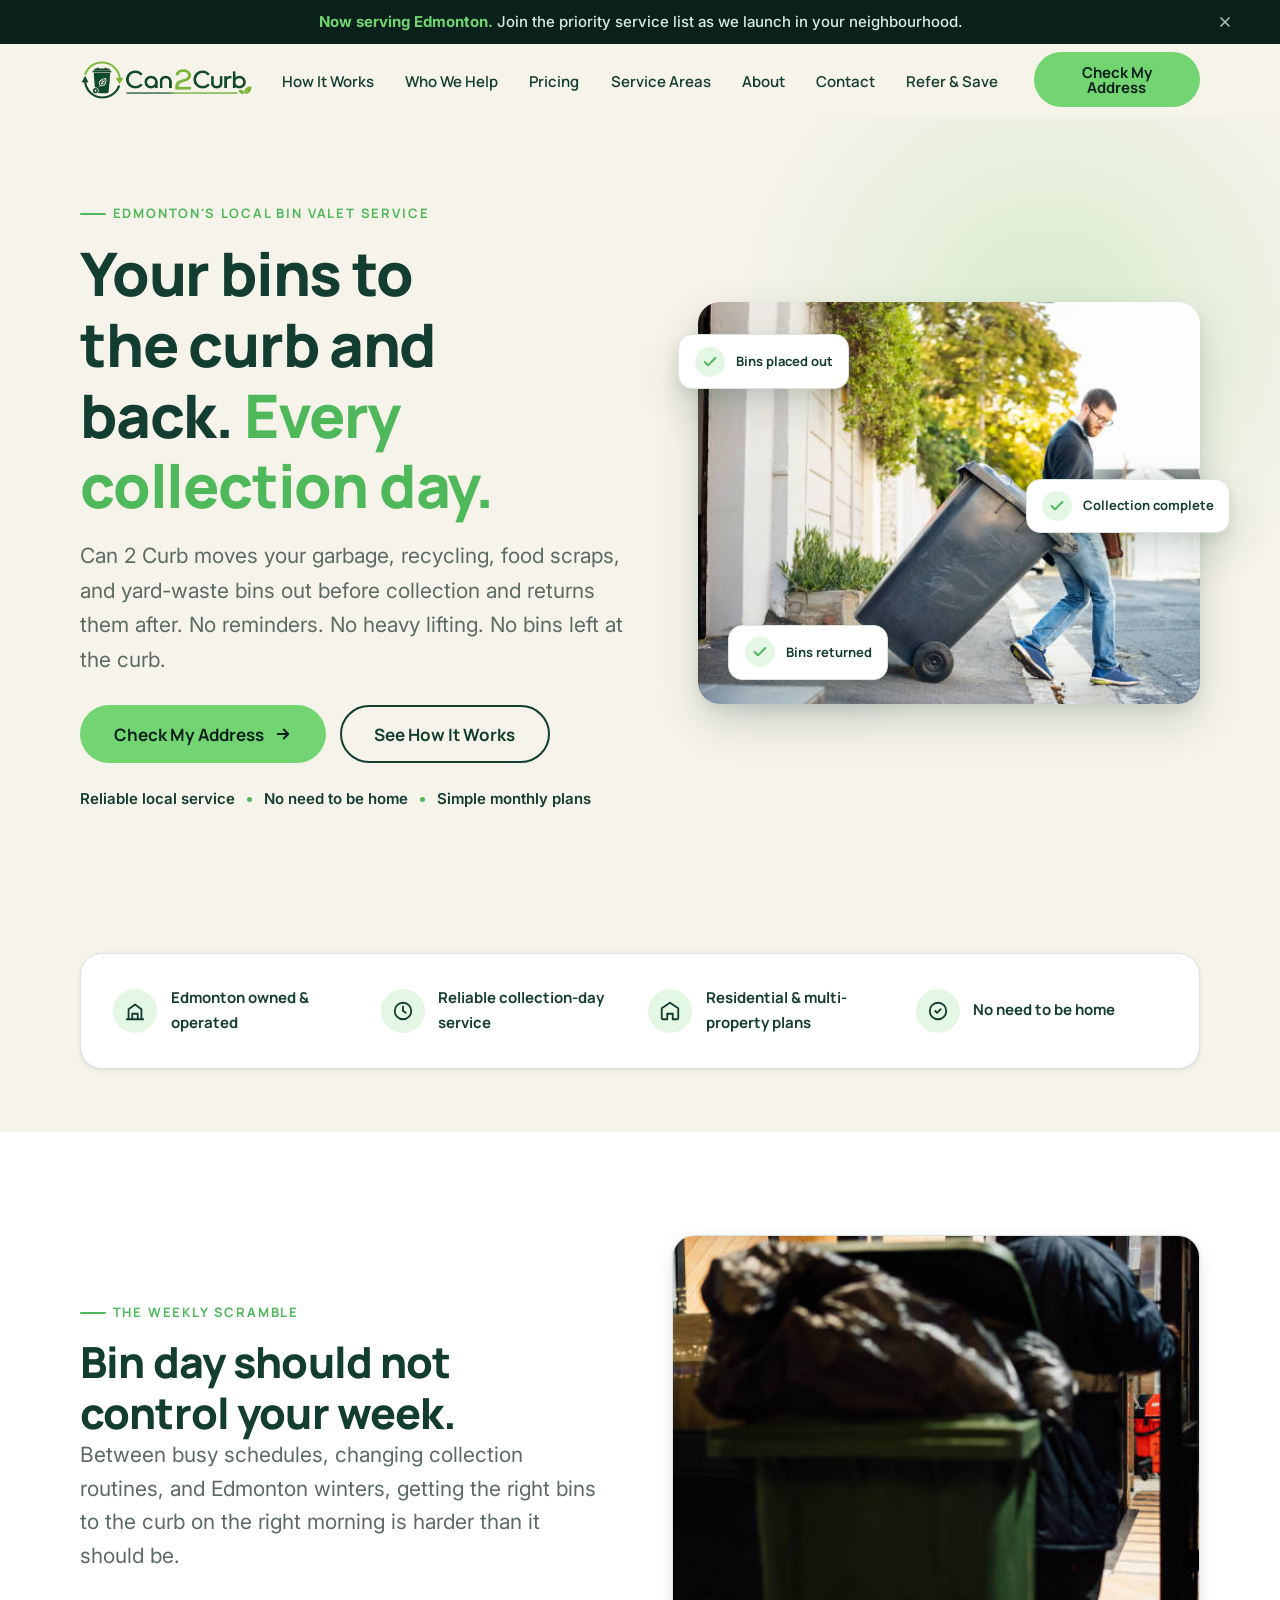
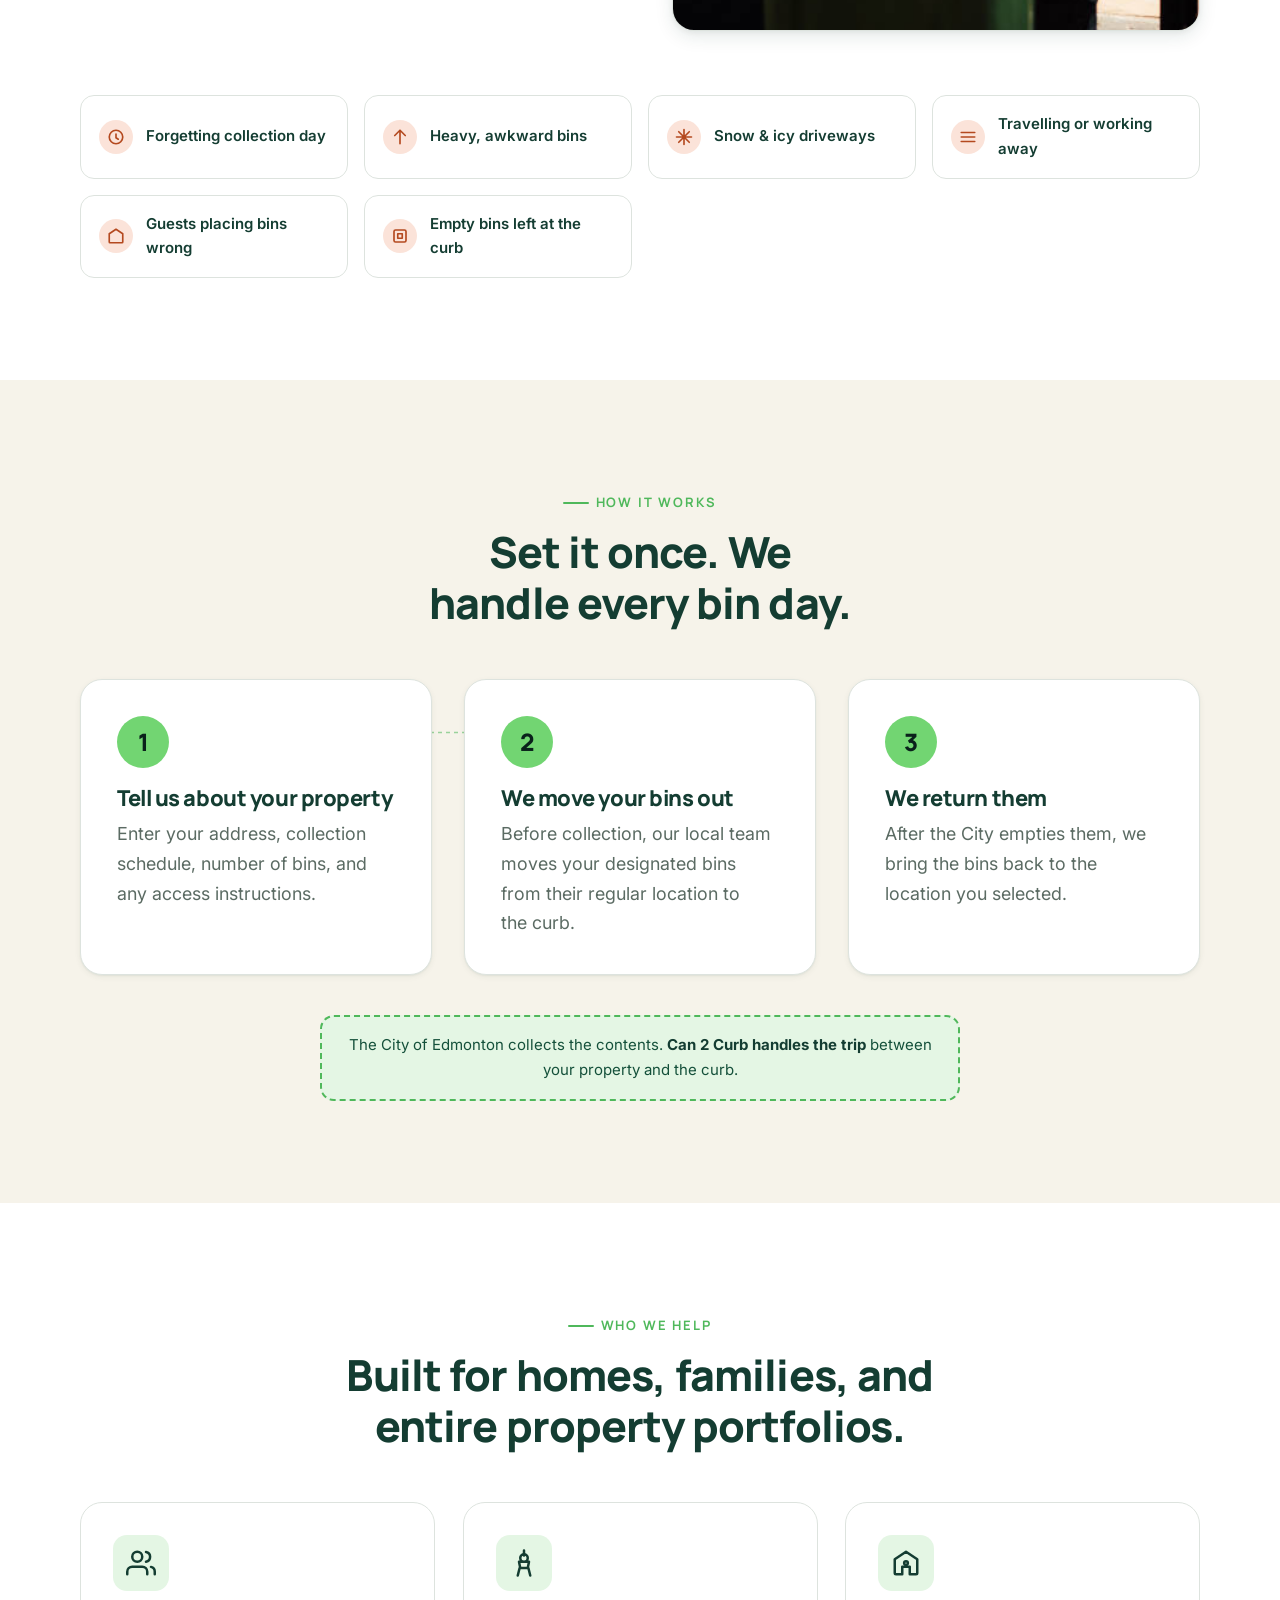
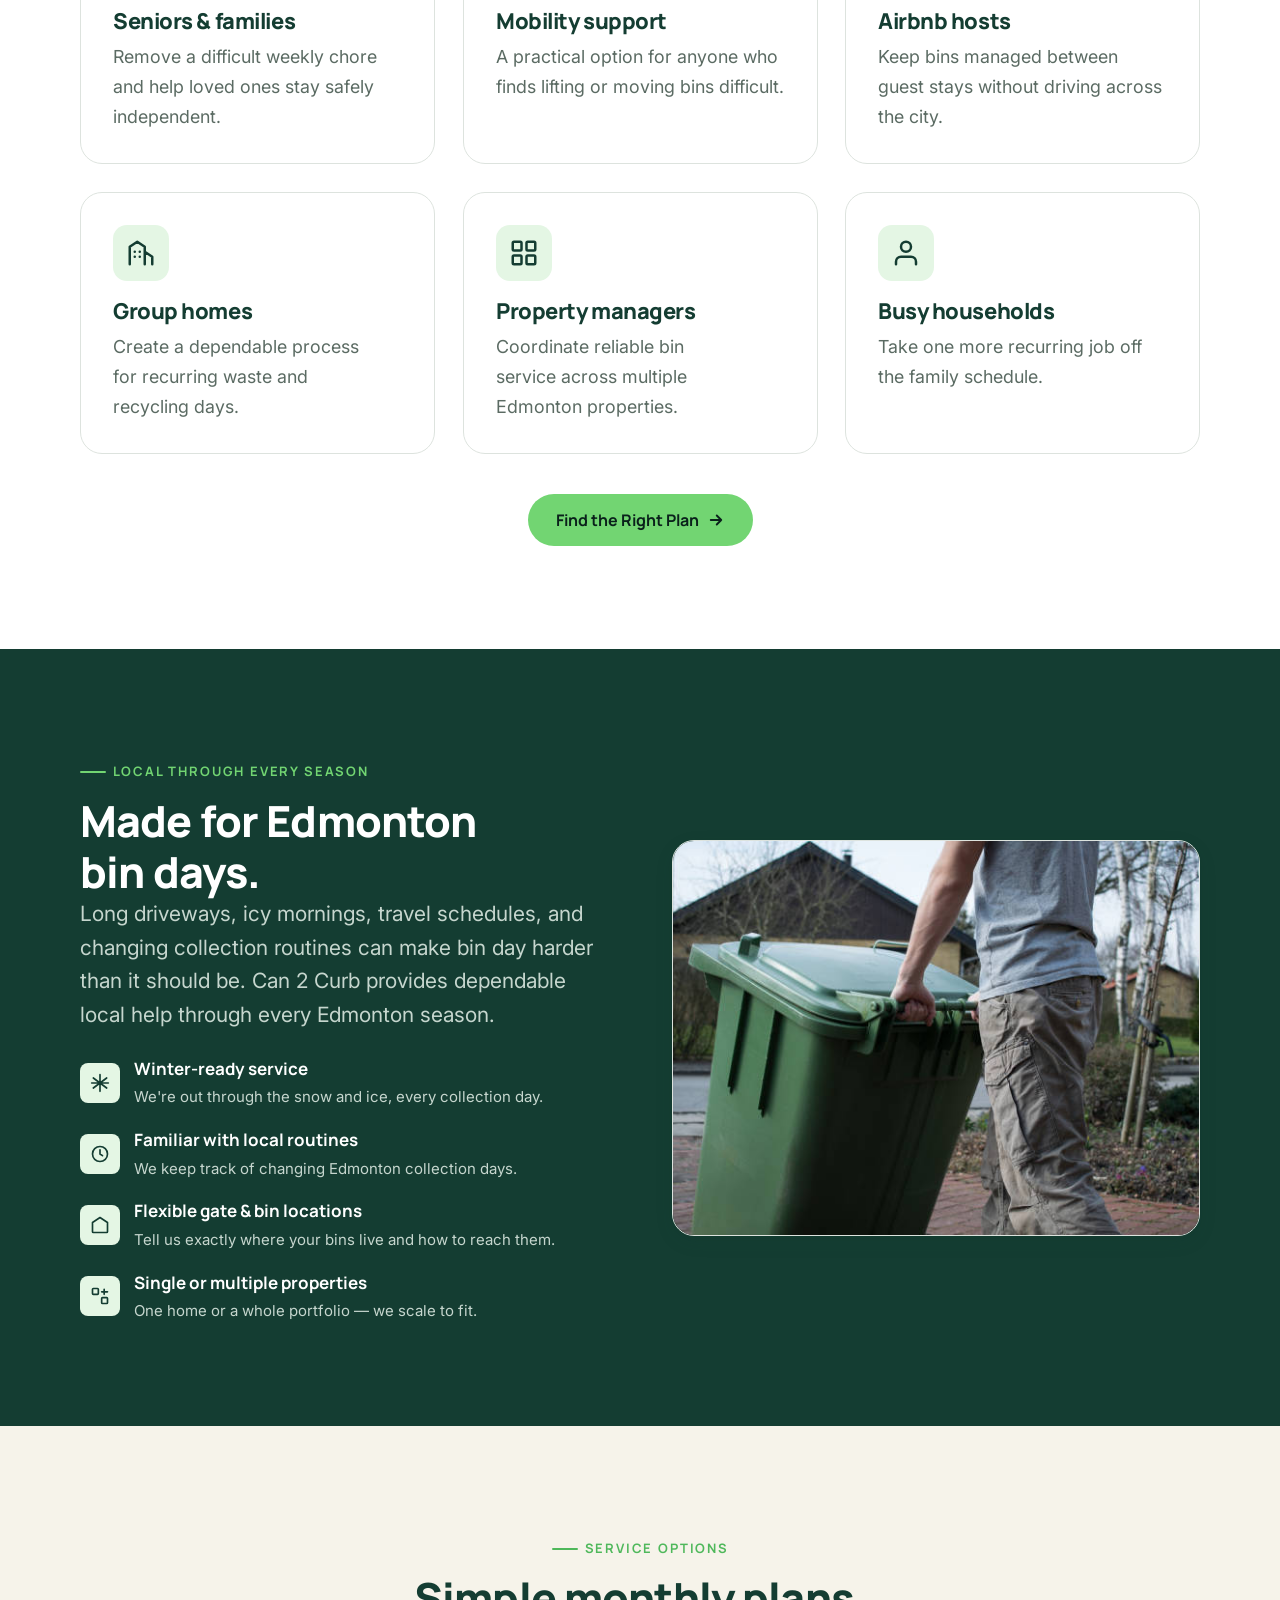
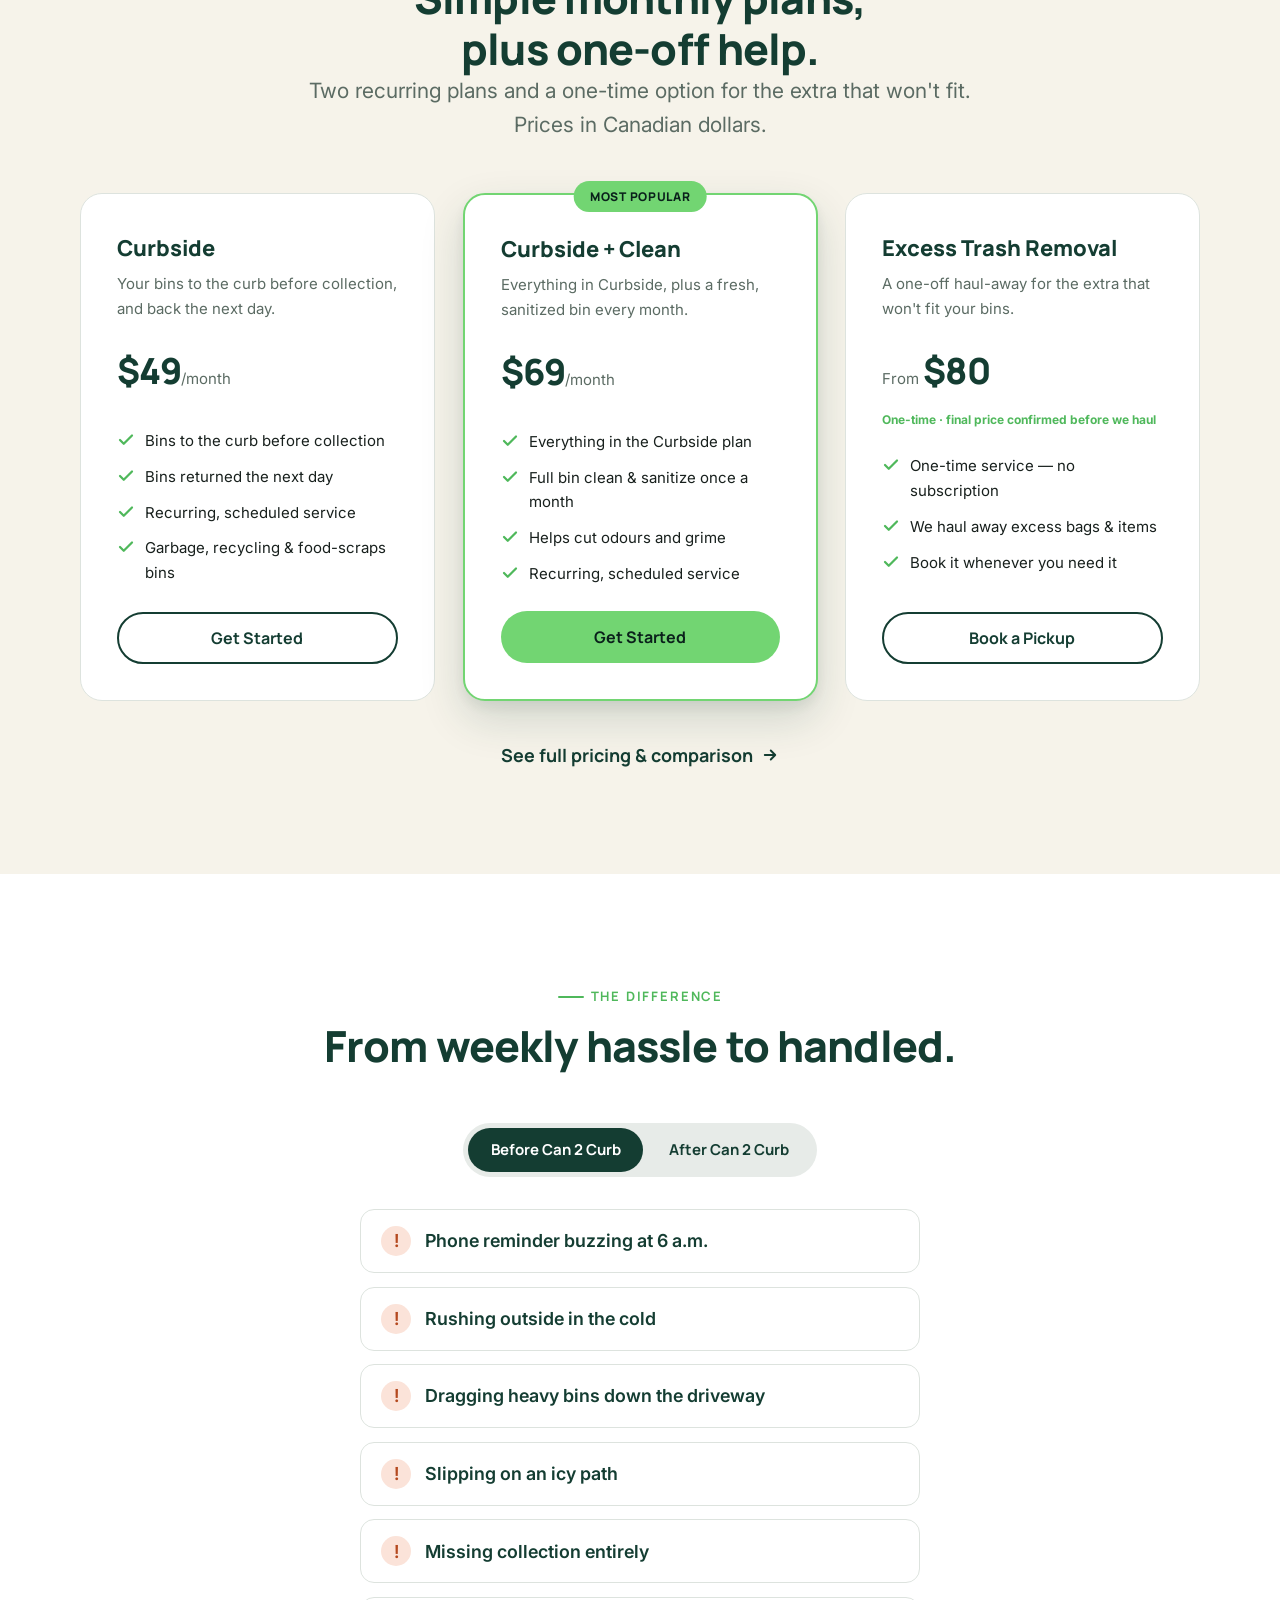
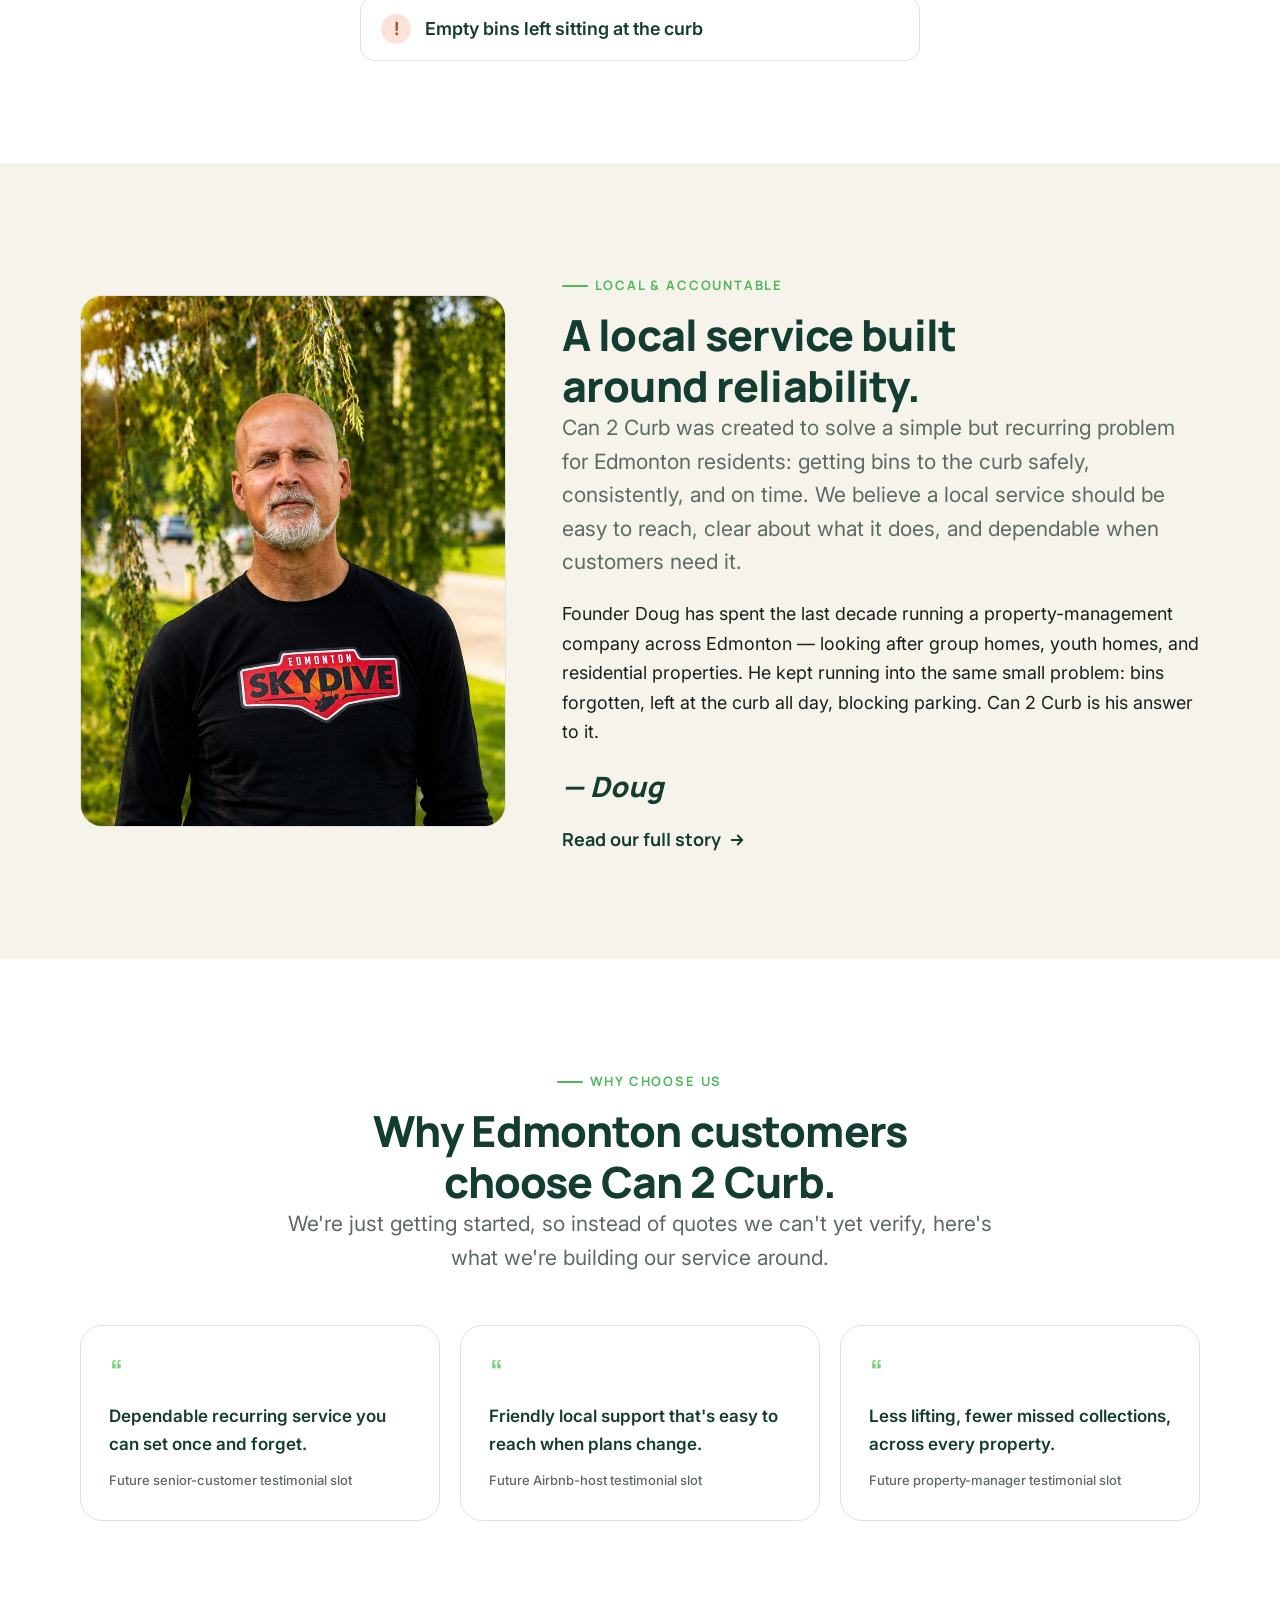
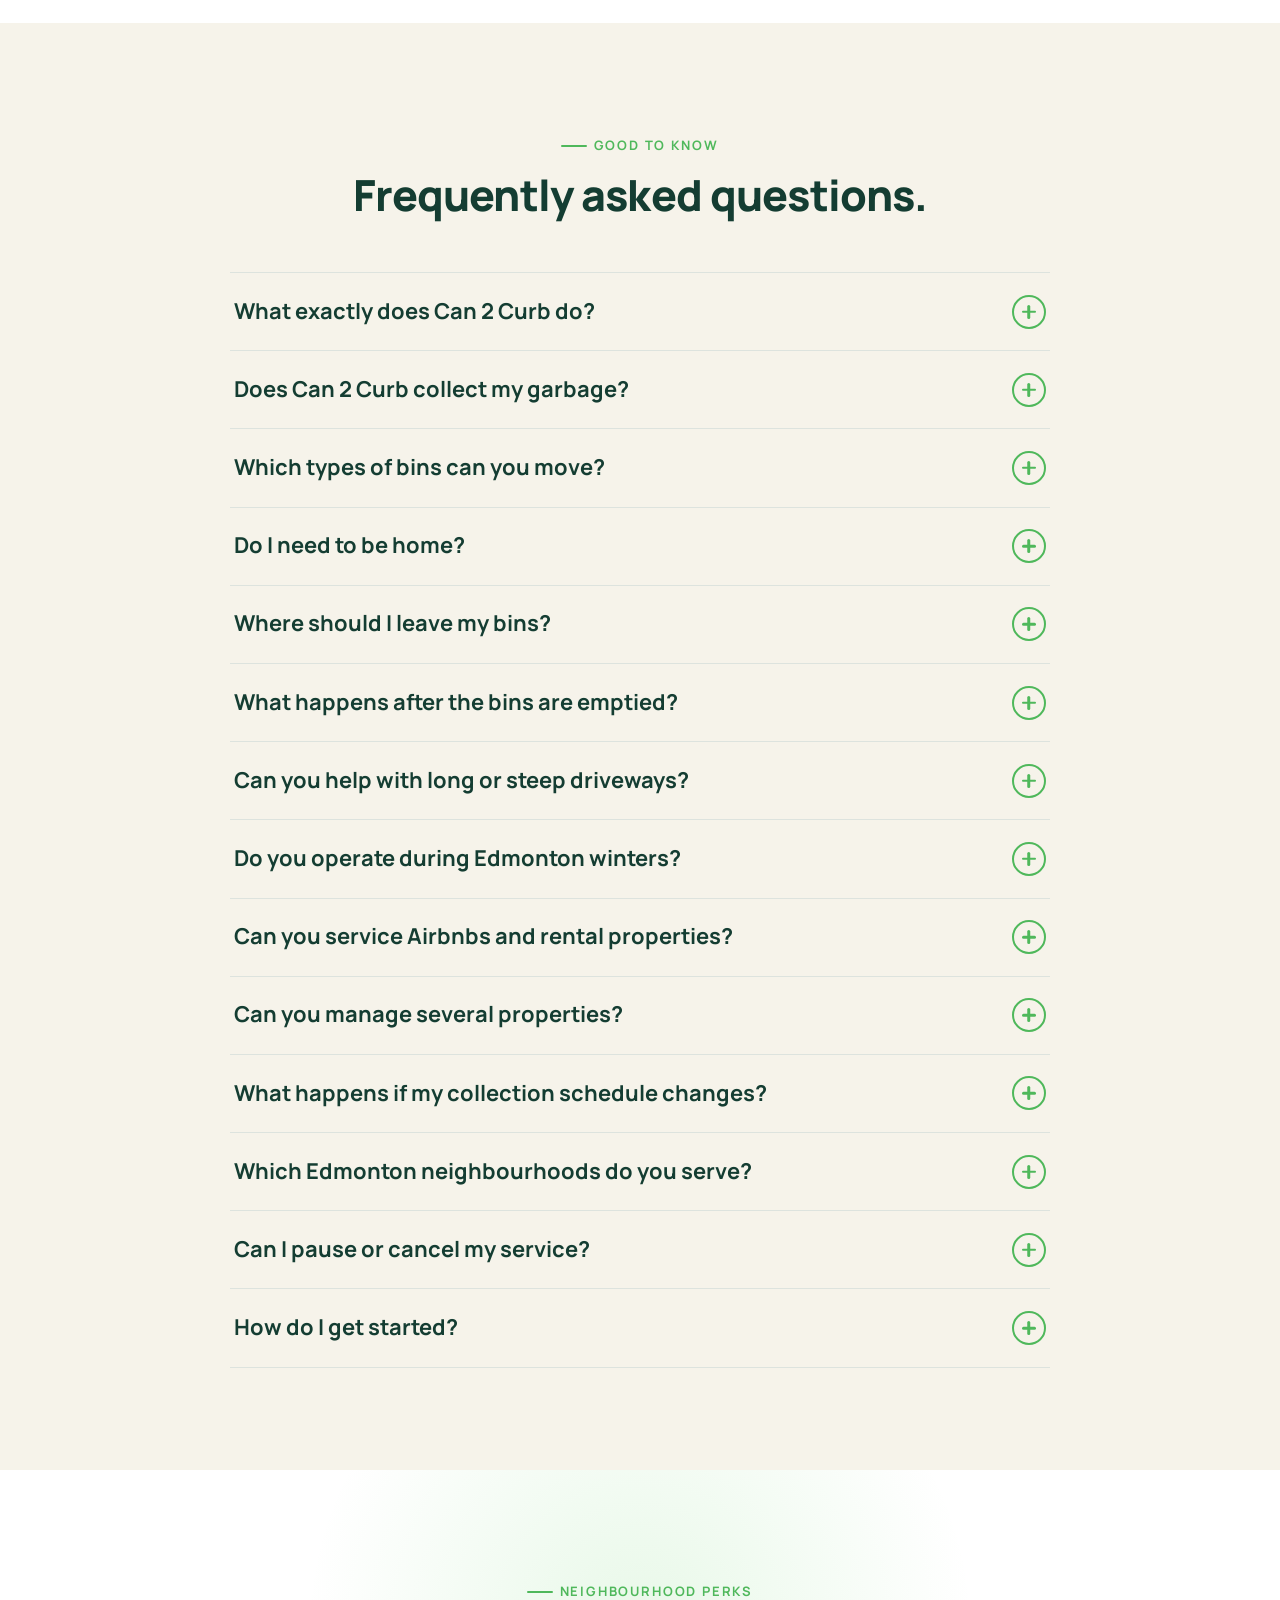
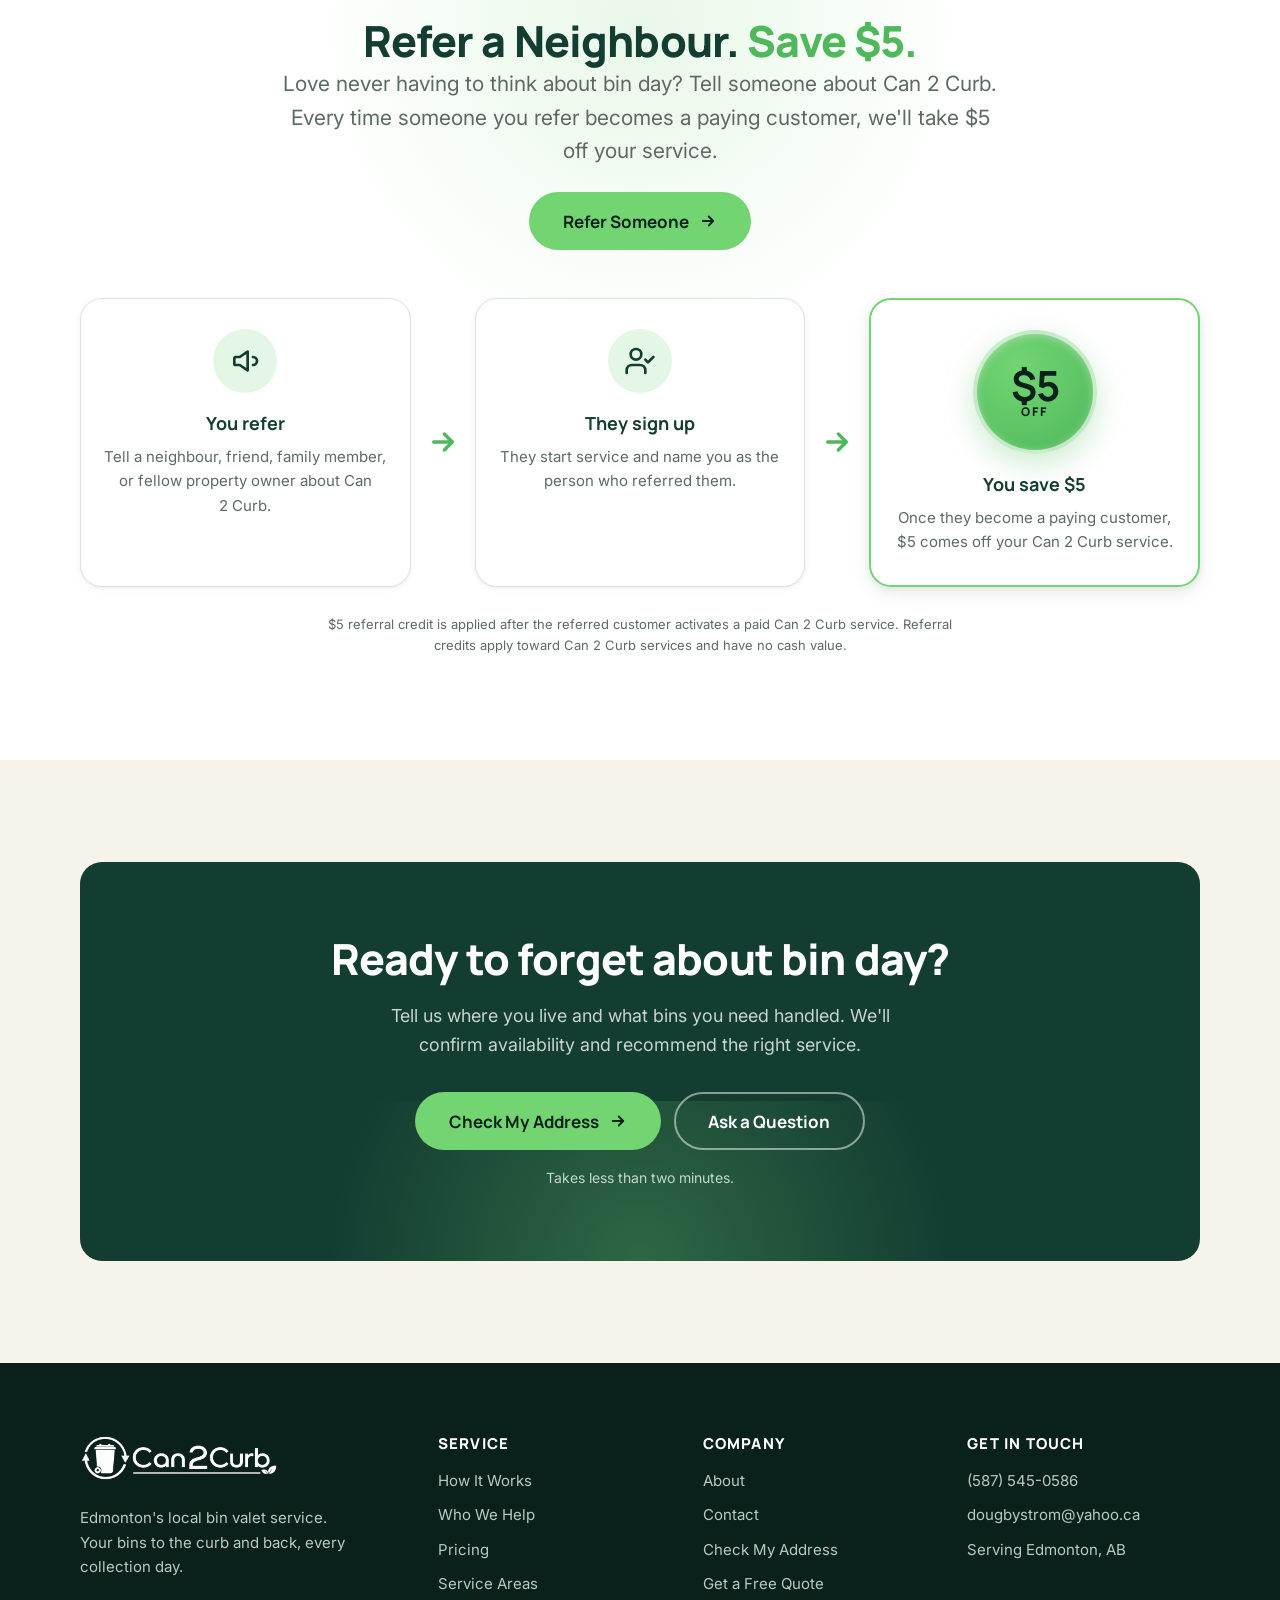
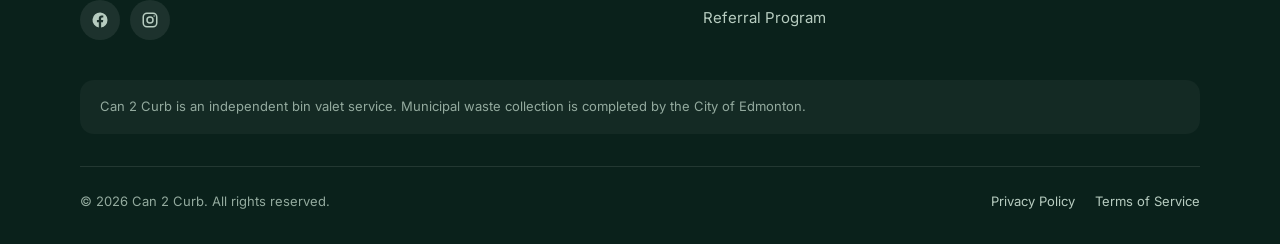
==== commit cff64082: "Fix jumbled header nav: keep nav links on one line (white-space: nowrap) With the 7th nav item (Refe" ====
--- a/index.html
+++ b/index.html
@@ -29,7 +29,7 @@
   <link rel="preconnect" href="https://fonts.gstatic.com" crossorigin />
   <link href="https://fonts.googleapis.com/css2?family=Manrope:wght@600;700;800&family=Inter:wght@400;500;600;700&display=swap" rel="stylesheet" />
 
-  <link rel="stylesheet" href="assets/css/styles.css?v=3" />
+  <link rel="stylesheet" href="assets/css/styles.css?v=4" />
 
   <!-- ===== Structured data: LocalBusiness ===== -->
   <script type="application/ld+json">
@@ -750,6 +750,6 @@
     </div>
   </div>
 
-  <script src="assets/js/main.js?v=3" defer></script>
+  <script src="assets/js/main.js?v=4" defer></script>
 </body>
 </html>
--- a/assets/css/styles.css
+++ b/assets/css/styles.css
@@ -433,6 +433,7 @@
   padding: 0.6rem 0.85rem;
   border-radius: var(--radius-sm);
   position: relative;
+  white-space: nowrap; /* keep each label on one line so nav items never wrap/jumble */
   transition: background var(--t), color var(--t);
 }
 .nav__link:hover { background: rgba(20,61,50,0.06); }
